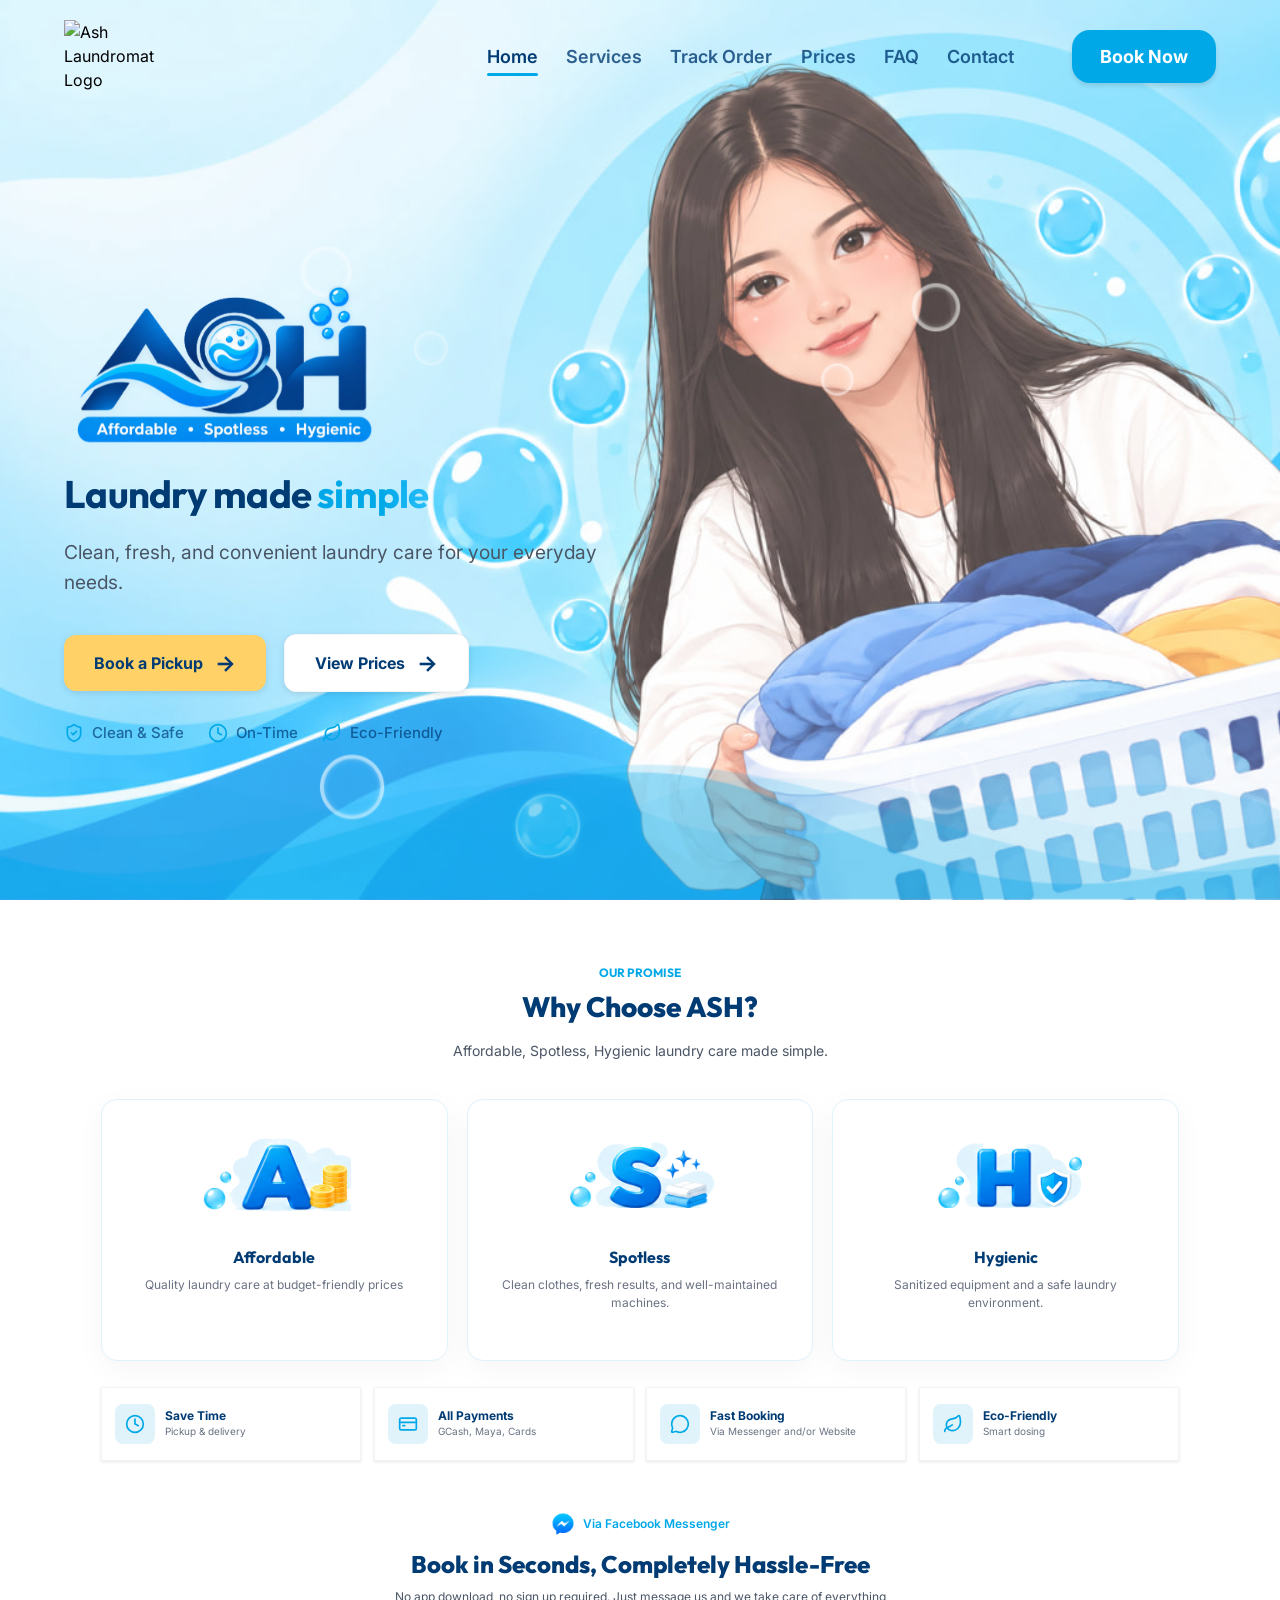
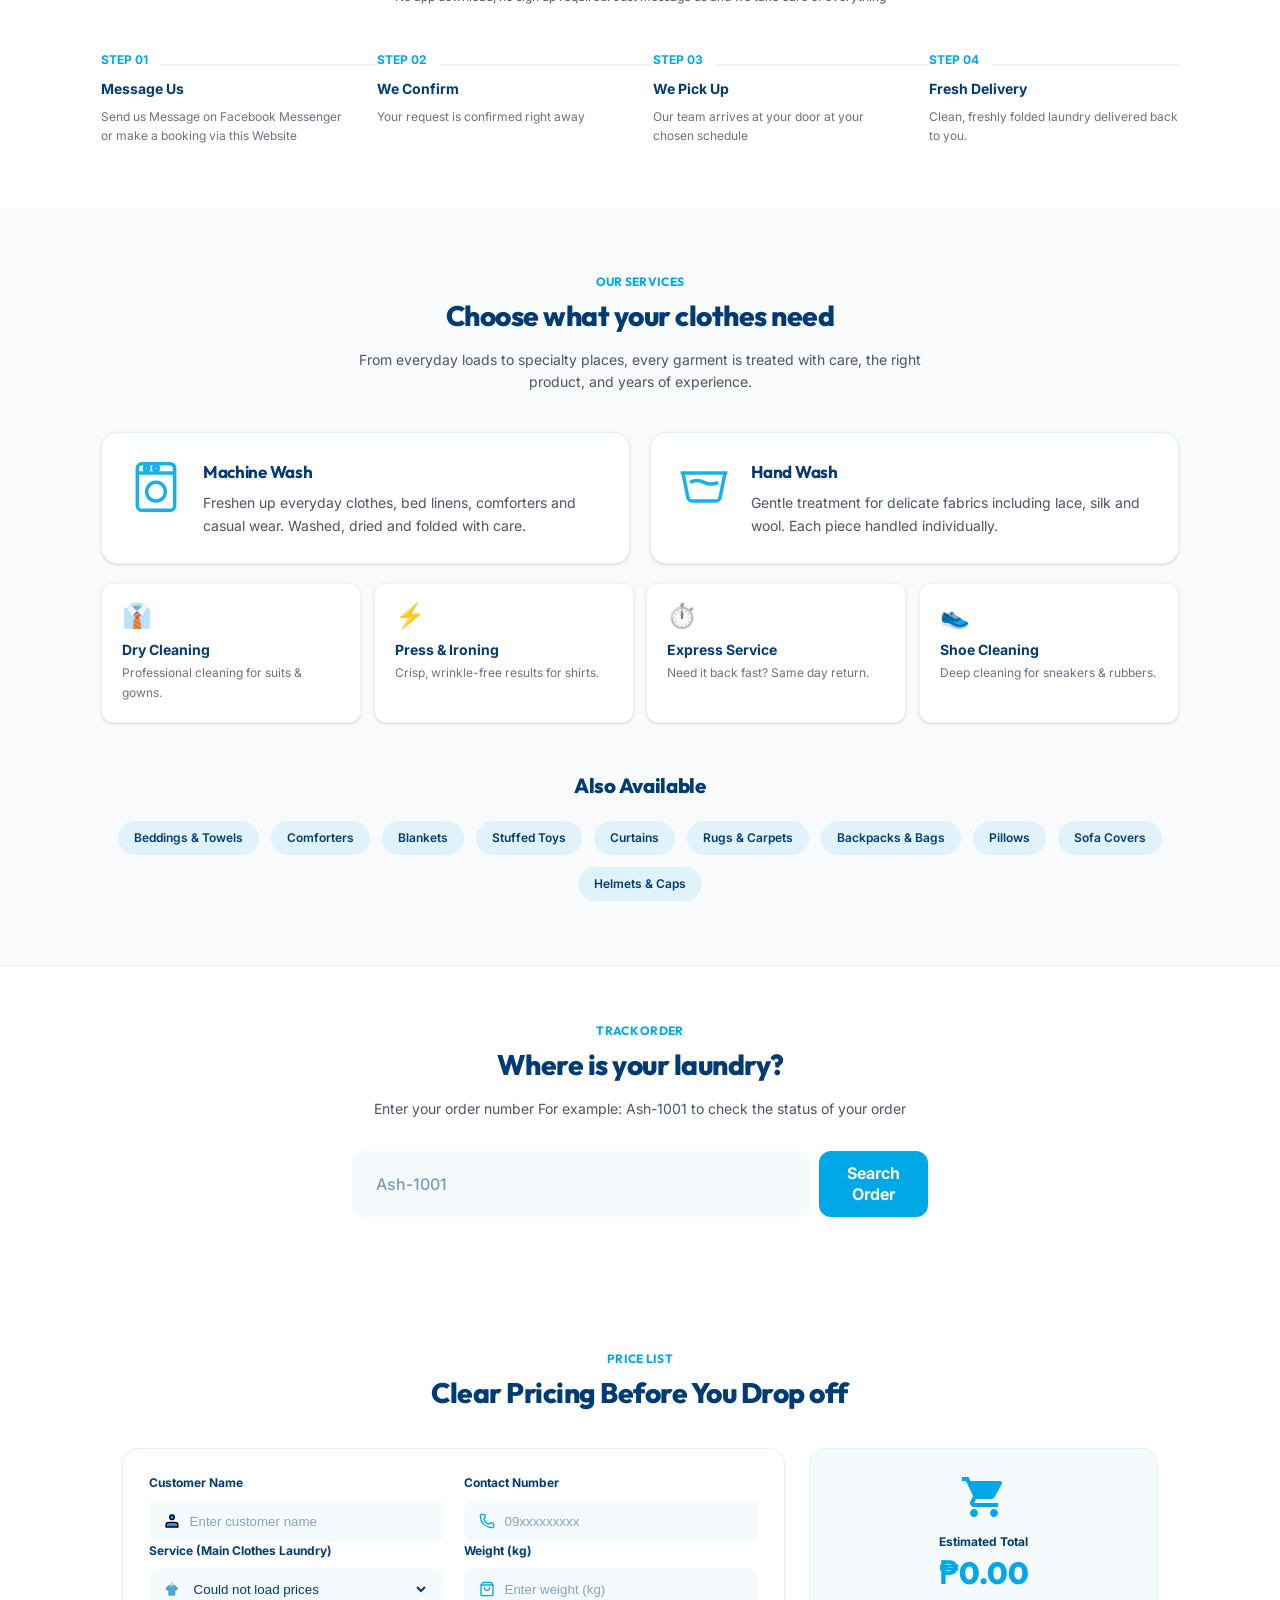
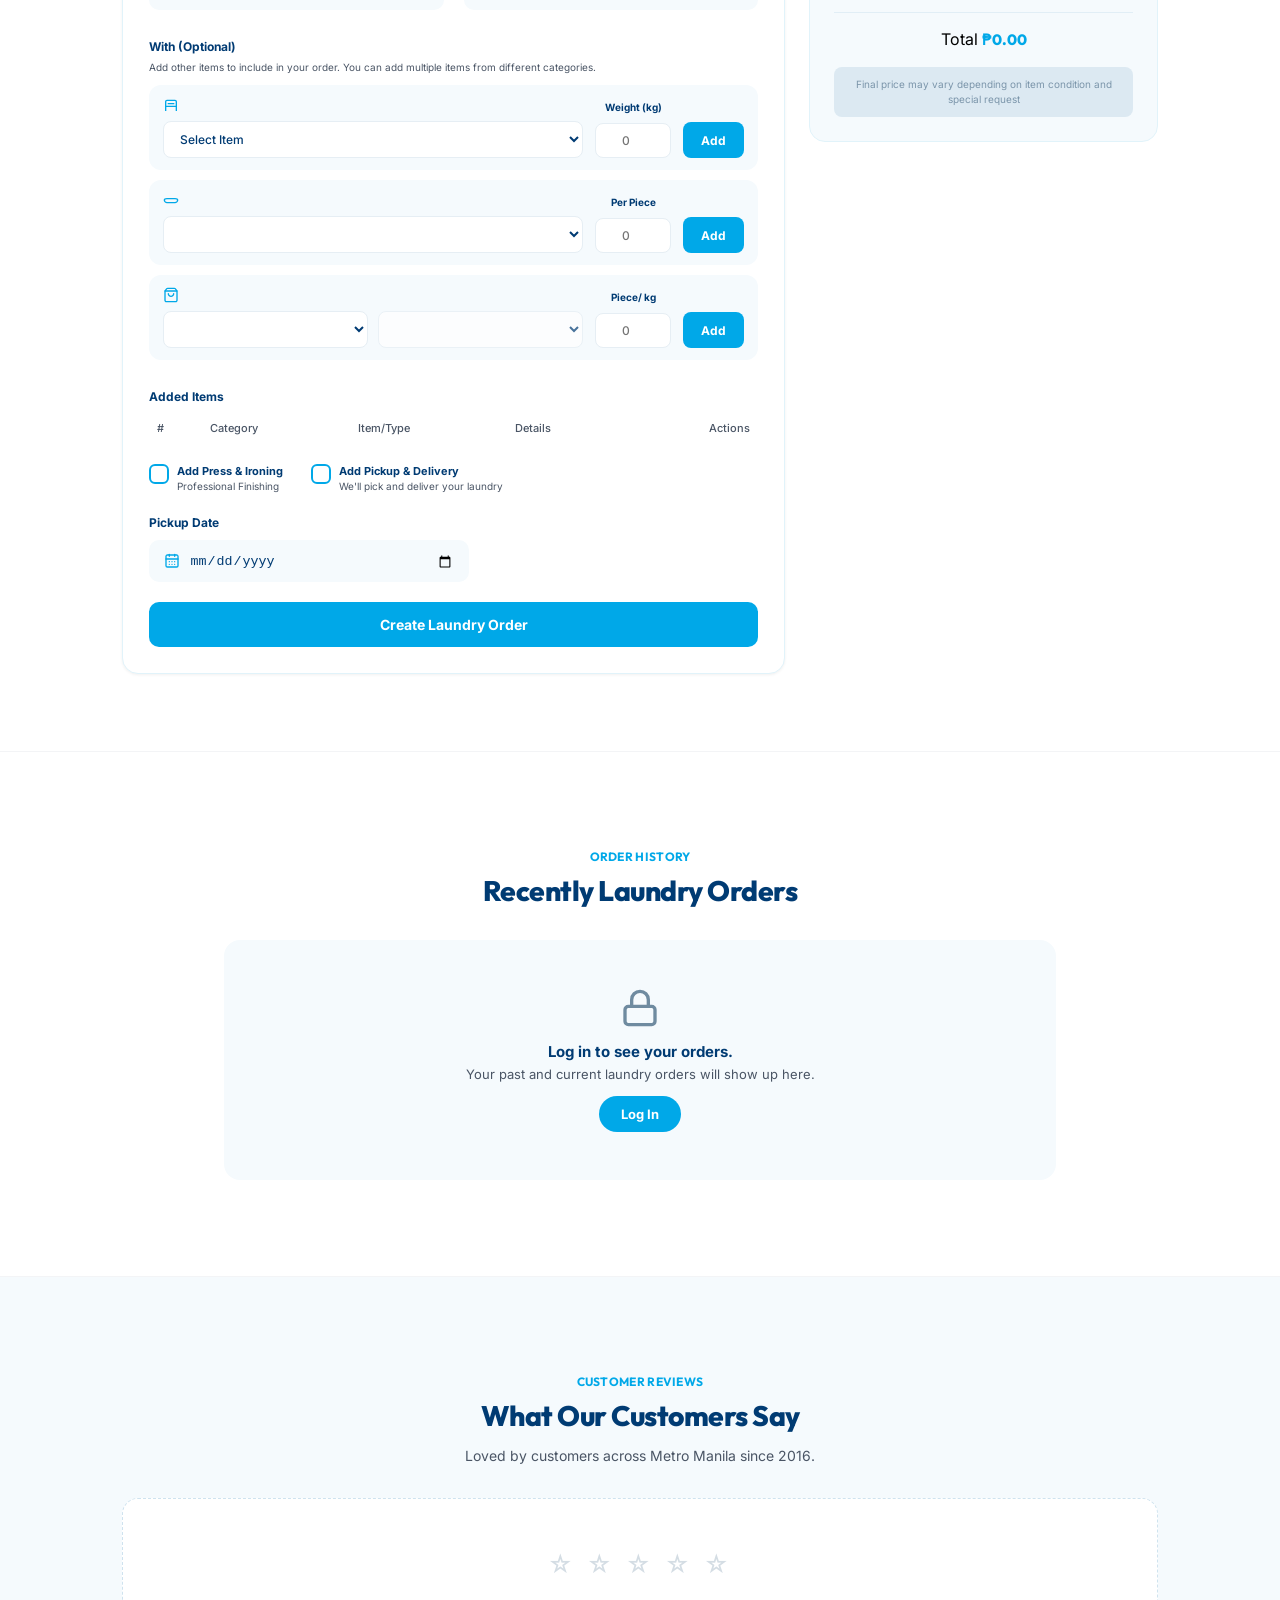
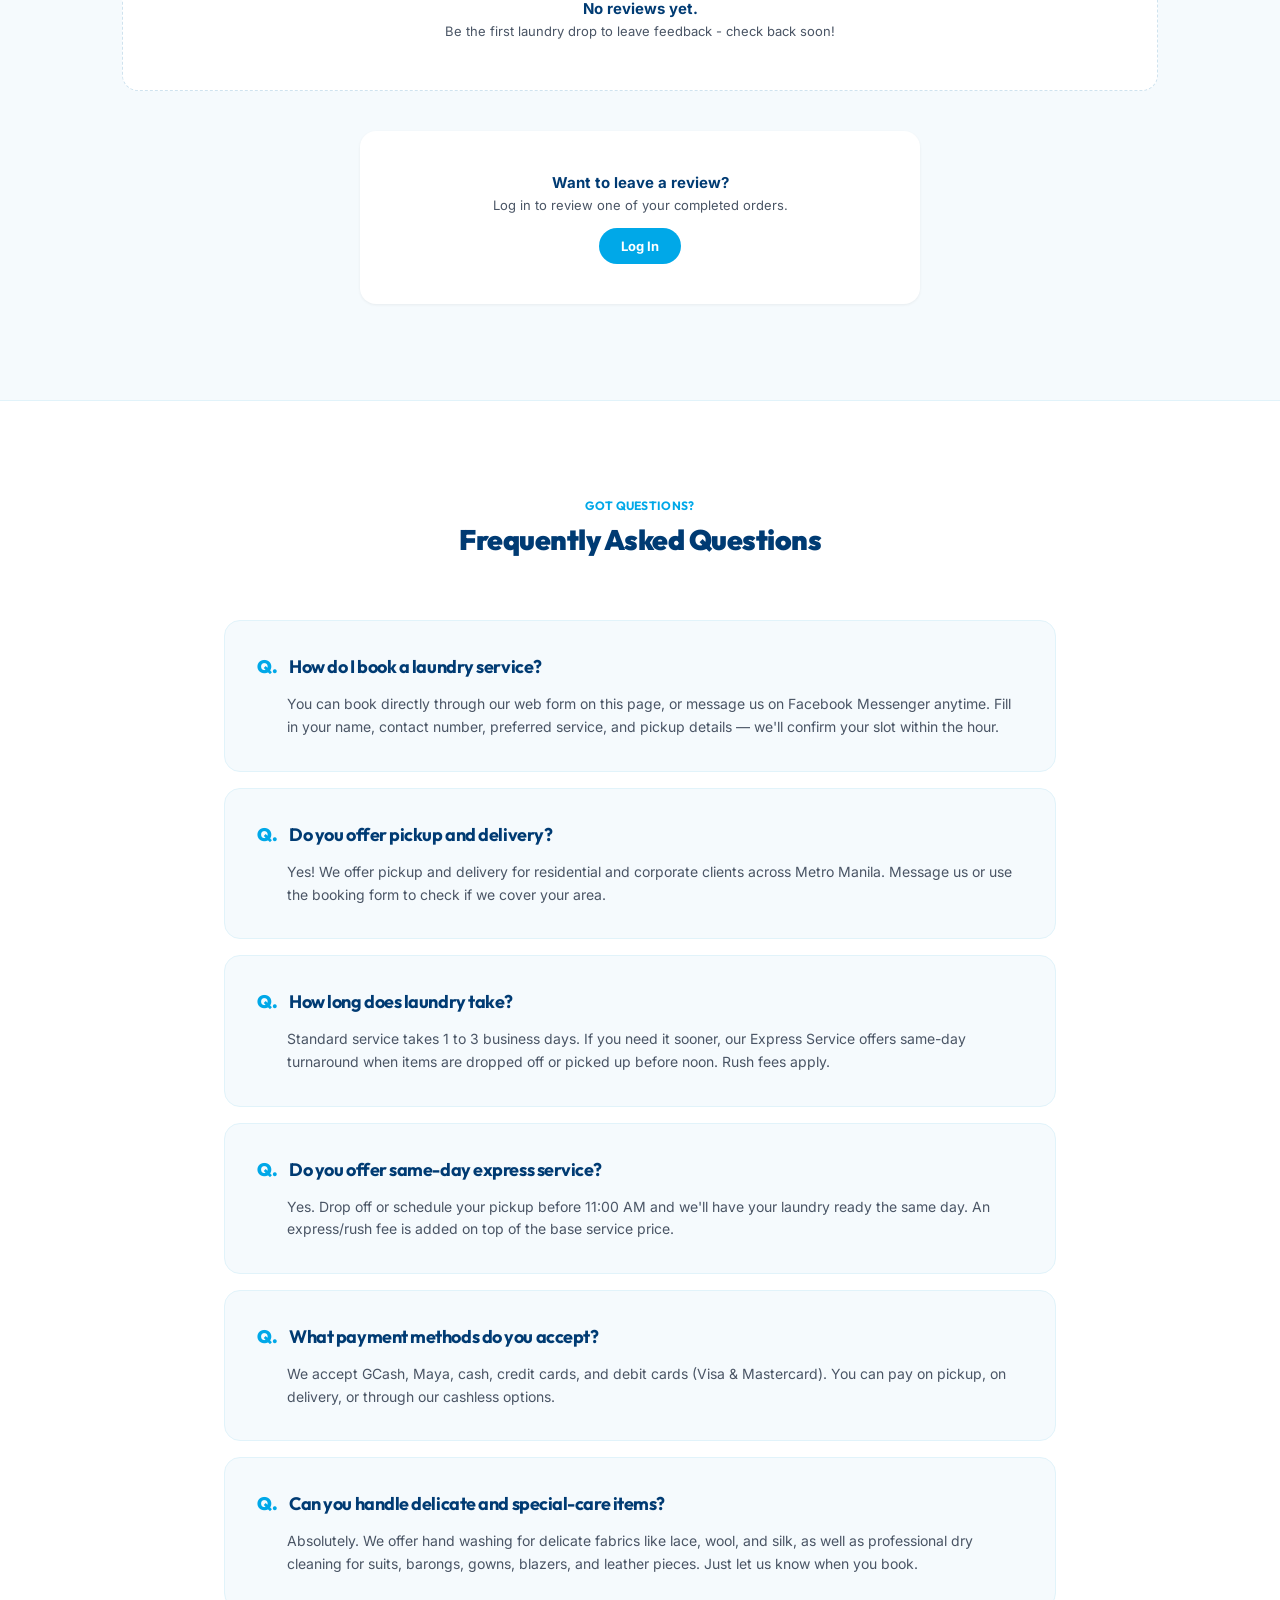
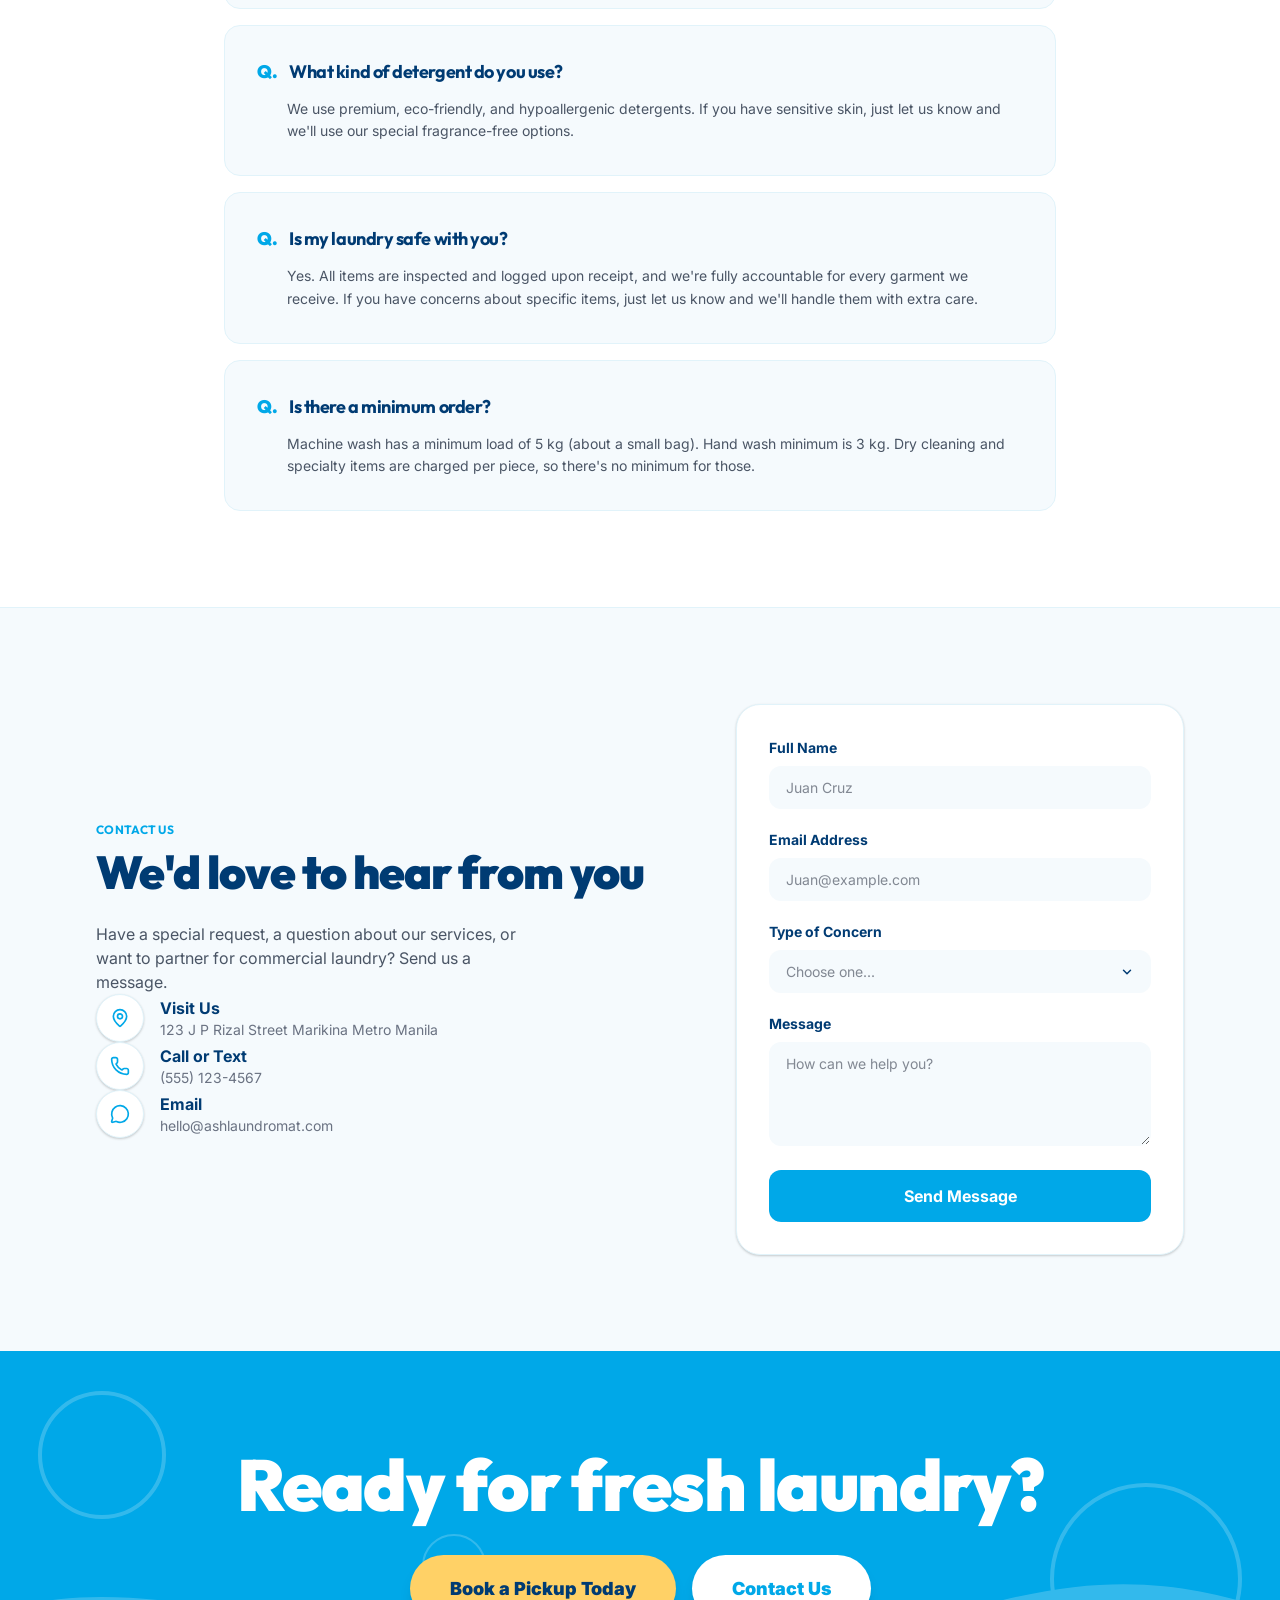
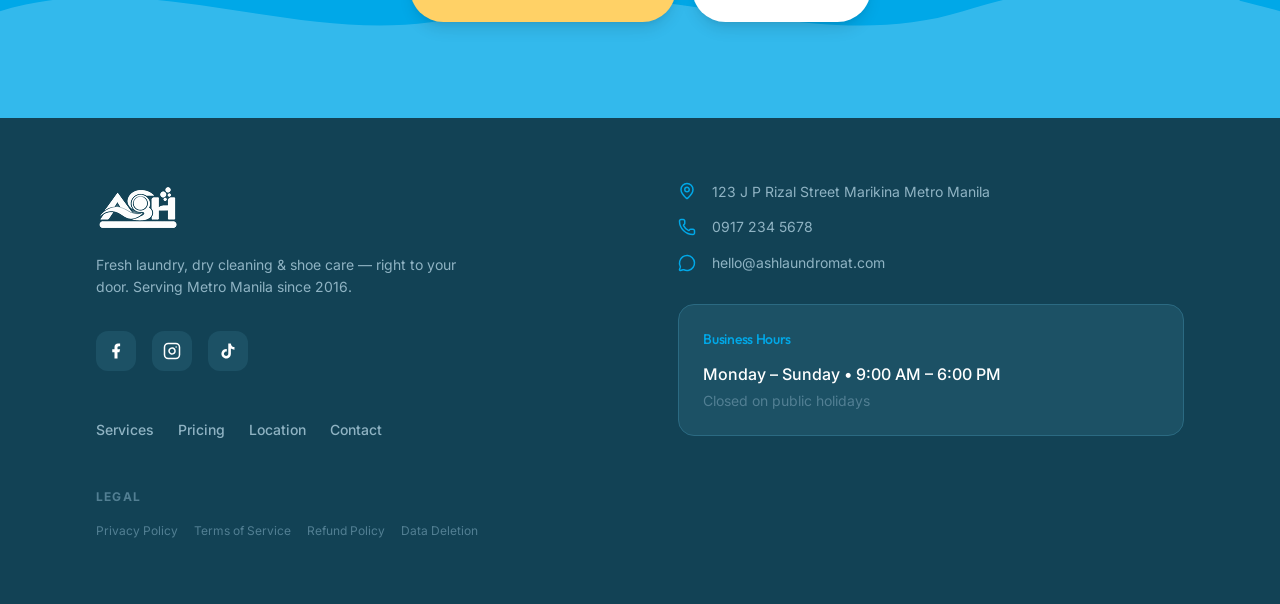
==== index.html @ 49030b0d "Initial commit" ====
<!DOCTYPE html>
<html lang="en">
<head>
  <meta charset="UTF-8">
  <meta name="viewport" content="width=device-width, initial-scale=1.0">
  <title>Ash Laundromat | Affordable • Spotless • Hygienic</title>

  <!-- Google Fonts -->
  <link rel="preconnect" href="https://fonts.googleapis.com">
  <link rel="preconnect" href="https://fonts.gstatic.com" crossorigin>
  <link href="https://fonts.googleapis.com/css2?family=Inter:wght@400;500;600;700;800&family=Outfit:wght@400;500;600;700;800&display=swap" rel="stylesheet">

  <link rel="stylesheet" href="style.css">
  <link rel="stylesheet" href="account.css">
  <link rel="stylesheet" href="mobile.css">

  <script src="script.js" defer></script> <!-- ===== Animation Script with Simple Functionality. ===== -->
  <script src="motion.js" defer></script>
  <script src="account.js" defer></script>
  <script src="price-section.js" defer></script>
  <script src="contact-form.js" defer></script>
  <script src="track-order.js" defer></script>
  <script src="reviews.js" defer></script>
  <script src="mobile.js" defer></script>
  
</head>

<body>

  <!-- ===== Dashboard ===== -->
  <section class="dashboard" id="home">

    
    <!-- ===== Navbar Logo ===== -->
    <header class="navbar">

      <div class="nav-container">

        <a href="#home" class="nav-logo"><img src="images/transparent tagline.png" alt="Ash Laundromat Logo"></a>
        <button type="button" class="nav-toggle" aria-expanded="false" aria-label="Open menu"><span></span><span></span><span></span></button>

        <!-- ===== Navbar ===== -->
        <nav class="nav-menu">

          <a href="#home" class="active">Home</a>
          <a href="#services">Services</a>
          <a href="#tracking">Track Order</a> 
          <a href="#prices">Prices</a>
          <a href="#faq">FAQ</a>
          <a href="#contact">Contact</a>   
          <a href="#book" class="nav-book">Book Now</a> 
          
        </nav>

      </div>

    </header>

    <!-- ===== Dashboard Content ===== -->

    <main class="dashboard-content">

      <div class="main-content">
        
        <!-- ===== Main Logo ===== -->

        <div class="main-logo">

          <img src="Images/transparent tagline.png" alt="Ash Laundromat Logo">

        </div>

        <!-- ===== Main Heading Text ===== -->

        <h1> Laundry made<span> simple</span> </h1>

        <p class="desci">Clean, fresh, and convenient laundry care for your everyday needs.</p>
        
        <!-- ===== Dashboard Action Buttons ===== -->
         
        <div class="dashboard-actions">
          
          <a href="#book" class="btn dash-primary-b">Book a Pickup<span aria-hidden="true">→</span></a>
          <a href="#prices" class="btn dash-secondary-b">View Prices<span aria-hidden="true">→</span></a>

        </div>

        <!-- ===== Service Commitment ===== -->

        <div class="commitment">

          <div class="commitment-item">

            <img src="Assets/Secure-Icon.svg" alt="">
            <span>Clean &amp; Safe</span>

          </div>

          <div class="commitment-item">

            <img src="Assets/Clock-Icon.svg" alt="">
            <span>On-Time</span>

          </div>

          <div class="commitment-item">

            <img src="Assets/Leaf-Icon.svg" alt="">
            <span>Eco-Friendly</span>

          </div>

        </div>

      </div>

    </main>

    <!-- ===== Hero second wave (rolls in front, over the bottom) ===== -->
    <div class="ash-wave2" aria-hidden="true"></div>

  </section>

  <!-- ===== Second Page ===== -->

  <section class="about-section" id="services">

    <div class="about-container">
      
      <!-- ===== Our Services Page ===== -->

      <div class="about-heading">

        <h4>OUR PROMISE</h4>
        <h2>Why Choose ASH?</h2>
        <p>Affordable, Spotless, Hygienic laundry care made simple.</p>

      </div>

      <!-- ===== Ash Highlights ===== -->

      <div class="ash-highlights">

        <!-- ===== Affordable ===== -->

        <div class="highlights-card">
          
          <img src="Images/01_affordable_A.png" alt="Affordable Laundry Service">
          <h3>Affordable</h3>
          <p>Quality laundry care at budget-friendly prices</p>

        </div>

        <!-- ===== Spotless ===== -->

        <div class="highlights-card">
          
          <img src="Images/02_spotless_S.png" alt="Spotless Laundry Service">
          <h3>Spotless</h3>
          <p>Clean clothes, fresh results, and well-maintained machines.</p>

        </div>

        <!-- ===== Hygienic ===== -->

        <div class="highlights-card">
          
          <img src="Images/03_hygienic_H.png" alt="Hygienic Laundry Service">
          <h3>Hygienic</h3>
          <p>Sanitized equipment and a safe laundry environment.</p>

        </div>
        
      </div>

      <!-- ===== Service Benefits ===== -->

      <div class="service-benefits">

        <!-- ===== Save Time ===== -->

        <div class="benefit-card">

          <div class="benefit-icon">

            <img src="Assets/Clock-Icon.svg" alt="">

          </div>

          <div class="benefit-text">

            <h4>Save Time</h4>
            <p>Pickup &amp; delivery</p>

          </div>

        </div>

        <!-- ===== All Payments ===== -->

        <div class="benefit-card">

          <div class="benefit-icon">

            <img src="Assets/Card Icon.svg" alt="">

          </div>

          <div class="benefit-text">

            <h4>All Payments</h4>
            <p>GCash, Maya, Cards</p>

          </div>

        </div>

        <!-- ===== Fast Booking ===== -->

        <div class="benefit-card">

          <div class="benefit-icon">

            <img src="Assets/Chat Icon.svg" alt="">

          </div>

          <div class="benefit-text">

            <h4>Fast Booking</h4>
            <p>Via Messenger and/or Website</p>

          </div>

        </div>

        <!-- ===== Eco-Friendly ===== -->

        <div class="benefit-card">

          <div class="benefit-icon">

            <img src="Assets/Leaf-Icon.svg" alt="">

          </div>

          <div class="benefit-text">

            <h4>Eco-Friendly</h4>
            <p>Smart dosing</p>

          </div>

        </div>

      </div>

      <!-- ===== Booking Process ===== -->

      <div class="booking-guide">

        <div class="guide-heading">

          <!-- ===== Facebook Messenger ===== -->

          <a href="https://www.facebook.com/profile.php?id=61594722686814" class="messenger-link" target="_blank" rel="noopener noreferrer">

            <img src="Assets/facebook-messenger-logo.png" alt="Facebook Messenger Logo">
            <span>Via Facebook Messenger</span>
          
          </a>

          <h2>Book in Seconds, Completely Hassle-Free</h2>

          <p>No app download, no sign up required. Just message us and we take care of everything</p>

        </div>

        <!-- ===== Booking Steps ===== -->

        <div class="booking-steps">

          <div class="booking-step">

            <span>STEP 01</span>

            <h3>Message Us</h3>

            <p>Send us Message on Facebook Messenger or make a booking via this Website</p>

          </div>

          <div class="booking-step">

            <span>STEP 02</span>

            <h3>We Confirm</h3>

            <p>Your request is confirmed right away</p>

          </div>

          <div class="booking-step">

            <span>STEP 03</span>

            <h3>We Pick Up</h3>

            <p>Our team arrives at your door at your chosen schedule</p>

          </div>

          <div class="booking-step">

            <span>STEP 04</span>

            <h3>Fresh Delivery</h3>

            <p>Clean, freshly folded laundry delivered back to you.</p>

          </div>

        </div>

      </div>

    </div>

  </section>

  <!-- ===== Offer Services Section ===== -->
  <section class="services" id="services">

    <div class="services-container">

      <div class="services-heading">

        <h4>Our Services</h4>
        <h2>Choose what your clothes need</h2>
        <p>From everyday loads to specialty places, every garment is treated with care, the right product, and years of experience.</p>

      </div>

      <!-- ===== Main TWO Services ===== -->

      <div class="grid-services">

        <div class="services-card">

          <div class="services-main-icon">
            <img src="Assets/Machine Icon.svg" alt="Machine Wash Icon">
          </div>

          <div class="services-textcard">

            <h3>Machine Wash</h3>
            <p>Freshen up everyday clothes, bed linens, comforters and casual wear. Washed, dried and folded with care.</p>

          </div>

        </div>
        
        <div class="services-card">

          <div class="services-main-icon">
            <img src="Assets/Hand_Wash Icon.svg" alt="Machine Wash Icon">
          </div>

          <div class="services-textcard">

            <h3>Hand Wash</h3>
            <p>Gentle treatment for delicate fabrics including lace, silk and wool. Each piece handled individually.</p>

          </div>

        </div>

      </div>

      <!-- ===== Sub Four Services ===== -->

      <div class="service-sub-grid">

        <div class="services-subcard">

          <span class="subservices-icon">👔</span>
          <h5>Dry Cleaning</h5>
          <p>Professional cleaning for suits &amp; gowns.</p>

        </div>

        <div class="services-subcard">

          <span class="subservices-icon">⚡</span>
          <h5>Press &amp; Ironing</h5>
          <p>Crisp, wrinkle-free results for shirts.</p>

        </div>

        <div class="services-subcard">

          <span class="subservices-icon">⏱️</span>
          <h5>Express Service</h5>
          <p>Need it back fast? Same day return.</p>

        </div>

        <div class="services-subcard">

          <span class="subservices-icon">👟</span>
          <h5>Shoe Cleaning</h5>
          <p>Deep cleaning for sneakers &amp; rubbers.</p>

        </div>

      </div>

      <!-- ===== Also Available Tags ===== -->

      <div class="services-also">

        <h2>Also Available</h2>

        <div class="services-tags">

          <span class="services-tag">Beddings & Towels</span>
          <span class="services-tag">Comforters</span>
          <span class="services-tag">Blankets</span>
          <span class="services-tag">Stuffed Toys</span>
          <span class="services-tag">Curtains</span>
          <span class="services-tag">Rugs &amp; Carpets</span>
          <span class="services-tag">Backpacks &amp; Bags</span>
          <span class="services-tag">Pillows</span>
          <span class="services-tag">Sofa Covers</span>
          <span class="services-tag">Helmets &amp; Caps</span>

        </div>

      </div>

    </div>

  </section>

  <!-- ===== Third Page || Tracking Order ===== -->
  <section class="track-order" id="tracking">

    <div class="track-order-container">

      <div class="trackorder-heading">
        
        <h4>Track Order</h4>
        <h2>Where is your laundry?</h2>
        <p>Enter your order number For example: Ash-1001 to check the status of your order</p>

      </div>

      <form class="track-order-form" id="trackorderForm">

        <input type="text" id="orderStatus" class="trackorder-input" placeholder="Ash-1001" autocomplete="off" aria-label="Order number">
        <button type="submit" class="trackorder-btn">Search<br>Order</button>

  
      </form>

      <p class="trackorder-error" id="trackstatus-Error" hidden>We couldn't find that order number. Please check the order number and try again.</p>

      <!-- =====Tracking Result: Hidden till a valid order found. ===== -->

      <div class="trackorder-result" id="trackorderResult" hidden>

        <div class="trackorder-result-top">

          <div class="track-order-info">

            <h3 id="resultOrderId">Order ASH-1001</h3>
            <p id="resultCustomer">Customer: Juan Dela Cruz • 5kg • Regular Wash</p>

          </div>

          <div class="track-order-payment">

            <span class="trackorder-payment-label">Payment:</span>
            <span class="trackorder-payment-badge" id="resultPayment">Paid</span>

          </div>

        </div>

        <div class="trackorder-progress">

          <div class="trackorder-progress-tracker">
          
            <div class="trackorder-progress-fill" id="progressFill"></div>

          </div>
          
          <div class="trackorder-progress-steps" id="progressSteps">

            <span class="step" data-step="Received">Received</span>
            <span class="step" data-step="Washing">Washing</span>
            <span class="step" data-step="Drying">Drying</span>
            <span class="step" data-step="Ready">Ready</span>
            <span class="step" data-step="Completed">Completed</span>
          
          </div>
        
        </div>
      
      </div>
    
    </div>
    
  </section>

    <!-- ===== Fourth Page || Pricing/Calculator Section ===== -->

  <section class="price-section" id="prices">

    <!--
  ICON SPRITE (hidden icon library)
  This <svg> never renders on the page - width/height are 0 and aria-hidden hides it from screen readers too. It only exists to
  store icon shapes so they can be reused without repeating their path data everywhere.

  Each <symbol> is one icon, defined once by its id (e.g. "i-check"). Anywhere else in the page, this line draws that same icon again:
  <svg class="ico"><use href="#i-check"/></svg> -->

  <svg class="sprite" width="0" height="0" aria-hidden="true" focusable="false">

    <defs>

      <symbol id="i-check" viewBox="0 0 24 24"><path d="M5 12.5l4.5 4.5L19 7.5"/></symbol>
      <symbol id="i-x" viewBox="0 0 24 24"><path d="M6 6l12 12M18 6L6 18"/></symbol>

    </defs>

  </svg>

  <div class="price-container">

    <div class="price-heading">

      <h4>Price List</h4>
      <h2>Clear Pricing Before You Drop off</h2>

    </div>

    <div class="price-layout">

     <!-- ===== LEFT: booking form ===== -->
      <form class="booking-card" id="bookingForm" novalidate>

        <!-- ===== Shown once logged in: read-only, pulled from the account ===== -->
        <p class="prefill-banner" id="prefillBanner" hidden><strong>Your order details have been pre-filled below.</strong> Review and confirm to place your order.</p>

        <div class="cnx-details" id="cnxDetails" hidden>

          <span class="cnx-contact"><img class="priceicon-img" src="Assets/people-svgrepo-com.svg"><span id="cnxName"></span></span>
          <span class="cnx-contact"><img class="priceicon-img" src="Assets/phone-svgrepo-com.svg"><span id="cnxPhone"></span></span>
          <span class="cnx-contact"><img class="priceicon-img" src="Assets/Location.png"><span id="cnxAddress"></span></span>

        </div>

        <div class="field-grid" id="guestFields">

          <div class="field">

            <label for="custName">Customer Name</label>

            <div class="inputicon-wrap">

              <img class="priceicon-img" asset src="Assets/people-svgrepo-com.svg">
              <input type="text" id="custName" placeholder="Enter customer name" maxlength="50" autocomplete="name">

            </div>

            <small class="field-error" id="err-custName" hidden></small>

          </div>

          <div class="field">

            <label for="custPhone">Contact Number</label>

            <div class="inputicon-wrap">

              <img class="priceicon-img" asset src="Assets/phone-svgrepo-com.svg">
              <input type="text" id="custPhone" placeholder="09xxxxxxxxx" maxlength="13" autocomplete="tel">

            </div>

            <small class="field-error" id="err-custPhone" hidden></small>

          </div>

        </div>

        <div class="field-grid" id="serviceFields">

          <div class="field">

            <label for="serviceSelect">Service (Main Clothes Laundry)</label>

            <div class="inputicon-wrap">

              <img class="priceicon-img" src="Assets/clo-t-hanger-svgrepo-com.svg">

              <select id="serviceSelect"><option value="">Loading Prices...</option></select>


            </div>

            <small class="field-error" id="err-serviceSelect" hidden></small>

          </div>

          <div class="field">

            <label for="weight">Weight (kg)</label>

            <div class="inputicon-wrap">

              <img class="priceicon-img" src="Assets/Shop-Bag Icon.svg">

              <input type="number" id="weight" placeholder="Enter weight (kg)" min="0.5" max="50" step="0.5" inputmode="decimal">

            </div>

            <small class="field-error" id="err-weight" hidden></small>

          </div>

        </div>

        <!-- ===== With (Optional)===== -->

        <h3 class="optional-title">With (Optional)</h3>
        <p class="optional-sub">Add other items to include in your order. You can add multiple items from different categories.</p>

        <div class="add-item">

          <div class="add-item-main">

            <div class="add-item-title">
              
              <img class="priceicon-img" src="Assets/Bed Icon.svg" alt="Bed Icon">

            </div>

            <select id="beddingSelect" aria-label="Bedding or linen items"><option value="">Select Item</option><option value="">Select Item</option></select>

          </div>

          <div class="add-item-qty">

            <label for="beddingQty">Weight (kg)</label>
            <input type="number" id="beddingQty" min="0.5" max="50" step="0.5" placeholder="0">

          </div>

          <button type="button" class="optional-btn-add" data-add="bedding">Add</button>
          <small class="field-error" id="err-add-bedding" hidden></small>

        </div>

        <div class="add-item">

          <div class="add-item-main">

            <div class="add-item-title">
              
              <img class="priceicon-img" src="Assets/Footwear Icon.svg" alt="Footwear Icon">

            </div>

            <select id="footwearSelect" aria-label="Footwear items"></select>

          </div>

          <div class="add-item-qty">

            <label for="footwearQty">Per Piece</label>
            <input type="number" id="footwearQty" min="1" max="20" step="1" placeholder="0">

          </div>

          <button type="button" class="optional-btn-add" data-add="footwear">Add</button>
          <small class="field-error" id="err-add-footwear" hidden></small>

        </div>
        
        <div class="add-item">

          <div class="add-item-main">

            <div class="add-item-title">
              
              <img class="priceicon-img" src="Assets/Shop-Bag Icon.svg" alt="Special Items Icon">

            </div>

            <div class="add-item-fields">

              <select id="specialItem" aria-label="Special items"></select>
              <select id="specialVariant" aria-label="Special item type" disabled></select>

            </div>

          </div>

          <div class="add-item-qty">

            <label for="specialQty">Piece/ kg </label>
            <input type="number" id="specialQty" min="1" max="20" step="1" placeholder="0">

          </div>

          <button type="button" class="optional-btn-add" data-add="special">Add</button>
          <small class="field-error" id="err-add-special" hidden></small>

        </div>

        <!-- ===== Added Items ===== -->

        <h3 class="optional-title">Added Items</h3>

        <div class="added-items-tablewrap">

          <table class="added-items-table">

            <thead>

              <tr>

                <th>#</th>
                <th>Category</th>
                <th>Item/Type</th>
                <th>Details</th>
                <th class="col-actions">Actions</th>
                
              </tr>

            </thead>

            <tbody id="itemsBody"></tbody>

          </table>

        </div>

        <!-- ===== Added-Ons ===== -->

        <div class="price-addons">

          <label class="price-addon">

            <input type="checkbox" id="addPress">
            <span class="addon-box"><svg class="ico"><use href="#i-check"></use></svg></span>
            <span class="addon-text">

              <strong>Add Press &amp; Ironing</strong>
              <small id="pressHint">Professional Finishing</small>
            
            </span>

          </label>

          <label class="price-addon">

            <input type="checkbox" id="addPickup">
            <span class="addon-box"><svg class="ico"><use href="#i-check"></use></svg></span>
            <span class="addon-text">

              <strong id="pickupTitle">Add Pickup &amp; Delivery</strong>
              <small>We'll pick and deliver your laundry</small>
            
            </span>

          </label>
          
        </div>

        <!-- ===== Pickup Date ===== -->

        <div class="field pickup-field">

          <label for="pickupDate">Pickup Date</label>

          <div class="inputicon-wrap">

            <img class="priceicon-img" src="Assets/Date Icon.svg">
            <input type="date" id="pickupDate">
          
          </div>

          <small class="field-error" id="err-pickupDate" hidden></small>

        </div>

        <p class="form-message" id="formMessage" role="alert" hidden></p>

        <button type="submit" class="btn-create" id="createBtn">Create Laundry Order</button>

      </form>

      <!-- ===== Estimated Total ===== -->

      <aside class="summary-card" aria-live="polite">

        <div class="summary-cart">

          <img class="priceicon-img-xl" src="Assets/Cart Icon.svg">

        </div>

        <p class="summary-label">Estimated Total</p>
        <p class="summary-total" id="sumBig">₱0.00</p>

        <ul class="summary-lines" id="sumLines"></ul>

        <div class="summary-total-row">

          <span>Total</span>
          <strong id="sumTotal">₱0.00</strong>

        </div>

        <p class="summary-note">Final price may vary depending on item condition and special request</p>

      </aside>

    </div>

  </div>
  
  <!-- ===== Fifth Page || Order History ===== -->

  </section>

  <section class="history-section" id="history">

    <div class="history-container">

      <div class="history-heading">

        <h4>Order History</h4>
        <h2>Recently Laundry Orders</h2>

      </div>

      <div class="history-card">

        <!-- ===== Guest: not logged in yet ===== -->

        <div class="history-state" id="historyLocked" hidden>

          <img class="icon-img-xl" src="Assets/Lock Icon.svg">
          <p>
            
            <strong>Log in to see your orders.</strong>
            <br>Your past and current laundry orders will show up here.
          
          </p>

          <button type="button" class="btn-small" id="historyLoginBtn">Log In</button>

        </div>

        <!-- ===== Logged in, nothing booked yet ===== -->

        <div class="history-state" id="historyEmpty" hidden>

          <img class="icon-img-xl" src="Assets/Cart Icon.svg">
          <p>
            
            <strong>No orders yet.</strong>
            <br>Once you create a laundry order, it will appear here.

            <a class="btn-small" href="#prices">Book Now</a>
          
          </p>

        </div>

        <!-- ===== Orders table ===== -->

        <div class="history-table-wrap" id="historyTableWrap" hidden>

          <table class="history-table">

            <thead>

              <tr>

                <th>Order No.</th>
                <th>Service</th>
                <th>Weight</th>
                <th>Status</th>

              </tr>

            </thead>

            <tbody id="historyBody"></tbody>
            
          </table>

        </div>

      </div>

    </div>

  </section>


  <!-- ===== Sixth Page || Customer Review ===== -->

  <section class="reviews-section" id="reviews">

    <div class="reviews-container">
 
      <div class="reviews-heading">

        <h4>Customer Reviews</h4>
        <h2>What Our Customers Say</h2>
        <p>Loved by customers across Metro Manila since 2016.</p>
  
      </div>
 
      <!-- ===== Star summary: only shown once there's at least one review ===== -->

      <div class="reviews-summary" id="reviewsSummary">
      
        <span class="reviews-summary-score" id="summaryScore">0.0</span>
        <span class="reviews-stars" id="summaryStars" aria-hidden="true"></span>
        <span class="reviews-summary-count" id="summaryCount"></span>

      </div>
 
      <!-- ===== Blank state: no reviews in the database yet ===== -->

      <div class="reviews-empty" id="reviewsEmpty">

        <span class="reviews-empty-stars" aria-hidden="true">☆ ☆ ☆ ☆ ☆</span>

        <p>

          <strong>No reviews yet.</strong>
          <br>Be the first laundry drop to leave feedback - check back soon!
      
        </p>

      </div>
 
      <!-- ===== Review cards: filled in from the database ===== -->

      <div class="reviews-grid" id="reviewsGrid" hidden></div>
 
    </div>
 
  </section>

  <!-- ===== Seventh Page || FAQ Section ===== -->

  <section class="faq-section" id="faq">

    <div class="faq-container">

      <div class="faq-heading">

        <h4>Got Questions?</h4>
        <h2>Frequently Asked Questions</h2>

      </div>

      <div class="faq-list">

        <div class="faq-card">

          <div class="faq-q-row">
            
            <span class="faq-q-mark">Q.</span>
            <h3 class="faq-question">How do I book a laundry service?</h3>

          </div>

          <p class="faq-answer">
            
            You can book directly through our web form on this page, or message us on Facebook Messenger anytime. Fill in your name, contact number, preferred service, and pickup details — we'll confirm your slot within the hour.
          
          </p>

        </div>

        <div class="faq-card">

          <div class="faq-q-row">
            
            <span class="faq-q-mark">Q.</span>
            <h3 class="faq-question">Do you offer pickup and delivery?</h3>

          </div>

          <p class="faq-answer">
            
            Yes! We offer pickup and delivery for residential and corporate clients across Metro Manila. Message us or use the booking form to check if we cover your area.
          
          </p>

        </div>

        <div class="faq-card">

          <div class="faq-q-row">
            
            <span class="faq-q-mark">Q.</span>
            <h3 class="faq-question">How long does laundry take?</h3>

          </div>

          <p class="faq-answer">
            
            Standard service takes 1 to 3 business days. If you need it sooner, our Express Service offers same-day turnaround when items are dropped off or picked up before noon. Rush fees apply.
          
          </p>

        </div>

        <div class="faq-card">

          <div class="faq-q-row">
            
            <span class="faq-q-mark">Q.</span>
            <h3 class="faq-question">Do you offer same-day express service?</h3>

          </div>

          <p class="faq-answer">
            
            Yes. Drop off or schedule your pickup before 11:00 AM and we'll have your laundry ready the same day. An express/rush fee is added on top of the base service price.
          
          </p>

        </div>

        <div class="faq-card">

          <div class="faq-q-row">
            
            <span class="faq-q-mark">Q.</span>
            <h3 class="faq-question">What payment methods do you accept?</h3>

          </div>

          <p class="faq-answer">
            
            We accept GCash, Maya, cash, credit cards, and debit cards (Visa &amp; Mastercard). You can pay on pickup, on delivery, or through our cashless options.
          
          </p>

        </div>

        <div class="faq-card">

          <div class="faq-q-row">
            
            <span class="faq-q-mark">Q.</span>
            <h3 class="faq-question">Can you handle delicate and special-care items?</h3>

          </div>

          <p class="faq-answer">
            
            Absolutely. We offer hand washing for delicate fabrics like lace, wool, and silk, as well as professional dry cleaning for suits, barongs, gowns, blazers, and leather pieces. Just let us know when you book.
          
          </p>

        </div>

        <div class="faq-card">

          <div class="faq-q-row">
            
            <span class="faq-q-mark">Q.</span>
            <h3 class="faq-question">What kind of detergent do you use?</h3>

          </div>

          <p class="faq-answer">
            
            We use premium, eco-friendly, and hypoallergenic detergents. If you have sensitive skin, just let us know and we'll use our special fragrance-free options.
          
          </p>

        </div>

        <div class="faq-card">

          <div class="faq-q-row">
            
            <span class="faq-q-mark">Q.</span>
            <h3 class="faq-question">Is my laundry safe with you?</h3>

          </div>

          <p class="faq-answer">
            
            Yes. All items are inspected and logged upon receipt, and we're fully accountable for every garment we receive. If you have concerns about specific items, just let us know and we'll handle them with extra care.
          
          </p>

        </div>

        <div class="faq-card">

          <div class="faq-q-row">
            
            <span class="faq-q-mark">Q.</span>
            <h3 class="faq-question">Is there a minimum order?</h3>

          </div>

          <p class="faq-answer">
            
            Machine wash has a minimum load of 5 kg (about a small bag). Hand wash minimum is 3 kg. Dry cleaning and specialty items are charged per piece, so there's no minimum for those.
          
          </p>

        </div>

      </div>

    </div>

  </section>

  <!-- ===== Eight Page || Contact Us Section ===== -->

  <section class="contact-section" id="contact">
    
    <div class="contact-container">

      <!-- ===== LEFT: heading + contact details ===== -->

      <div class="contact-info">

        <h4>Contact Us</h4>
        <h2>We'd love to hear from you</h2>
        <p>Have a special request, a question about our services, or want to partner for commercial laundry? Send us a message.</p>

        <ul class="contact list">
          
          <li class="contact-item">

            <span class="contact-icon-circle"><img class="contact-img" src="Assets/Location Icon.svg"></span>
            <span class="contact-item-text">

              <strong>Visit Us</strong>
              <span>123 J P Rizal Street Marikina Metro Manila</span>

            </span>

          </li>

          <li class="contact-item">

            <span class="contact-icon-circle"><img class="contact-img" src="Assets/phone-svgrepo-com.svg"></span>
            <span class="contact-item-text">
 
              <strong>Call or Text</strong>
              <span>(555) 123-4567</span>

            </span>

          </li>

          <li class="contact-item">

            <span class="contact-icon-circle"><img class="contact-img" src="Assets/Message Icon.svg"></span>
            <span class="contact-item-text">

              <strong>Email</strong>
              <span>hello@ashlaundromat.com</span>

            </span>

          </li>

        </ul>

      </div>
      
      <!-- ===== RIGHT: message form ===== -->
       
      <form class="contact-form" id="contactForm" novalidate>

        <div class="field">

          <label for="contactName">Full Name</label>
          <input type="text" id="contactName" placeholder="Juan Cruz" autocomplete="name" maxlength="100">

        </div>

        <div class="field">

          <label for="contactEmail">Email Address</label>
          <input type="email" id="contactEmail" placeholder="Juan@example.com" autocomplete="email" maxlength="150">

        </div>

        <div class="field">

          <label for="contactConcern">Type of Concern</label>
          <select id="contactConcern" required>
            <option value="" disabled selected>Choose one...</option>
            <option value="general">General Question</option>
            <option value="order">Order or Tracking</option>
            <option value="pricing">Pricing &amp; Services</option>
            <option value="special">Special Request</option>
            <option value="commercial">Commercial / Partnership</option>
            <option value="complaint">Complaint or Feedback</option>
            <option value="other">Other</option>
          </select>

        </div>

        <div class="field">

          <label for="contactMessage">Message</label>
          <textarea id="contactMessage" placeholder="How can we help you?" rows="4" maxlength="1000"></textarea>

        </div>

        <!-- Spam trap: people never see this, bots tend to fill it in. Leave it empty. -->

        <div class="contact-hp" aria-hidden="true">
          <label for="contactWebsite">Leave this empty</label>
          <input type="text" id="contactWebsite" tabindex="-1" autocomplete="off">
        </div>

        <button type="submit" class="btn-send">Send Message</button>

        <p class="contact-status" id="contactStatus" role="status" aria-live="polite"></p>

      </form>

    </div>

  </section>

  <!-- ===== Banner Section ===== -->

  <section class="banner-section">

    <!-- Decorative rings + wave | just background flair -->

    <div class="banner-decor" aria-hidden="true">

      <span class="banner-circle banner-circle-1"></span>
      <span class="banner-circle banner-circle-2"></span>
      <span class="banner-circle banner-circle-3"></span>
      <svg class="banner-wave" viewBox="0 0 1276 178" preserveAspectRatio="none">
        
        <path d="M0,70 C160,20 320,120 480,70 C640,20 800,120 960,70 C1120,20 1200,50 1276,70 L1276,178 L0,178 Z"/>

      </svg>

    </div>

    <div class="banner-container">

      <h2 class="banner-heading">Ready for fresh laundry?</h2>

      <div class="banner-actions">

        <a href="#prices" class="banner-btn banner-btn-primary dash-primary-b">Book a Pickup Today</a>
        <a href="#contact" class="banner-btn banner-btn-secondary">Contact Us</a>
      
      </div>

    </div>

  </section>

  <!-- ===== Ninth Page || Footer ===== -->

  <footer class="site-footer">

    <div class="footer-container">

      <div class="footer-grid">

        <!-- ===== LEFT: brand, socials, quick links, legal ===== -->

        <div class="footer-brand">

          <img class="footer-logo" src="Assets/Image (ASH Logo Footer).png" alt="Ash Laundromat Logo">

          <p class="footer-tagline">Fresh laundry, dry cleaning &amp; shoe care — right to your door. Serving Metro Manila since 2016.</p>

          <div class="footer-social">

            <a class="footer-social-link" href="https://www.facebook.com/profile.php?id=61594722686814" target="_blank" rel="noopener noreferrer" aria-label="Facebook">

              <img src="Assets/Fb Icon.svg">

            </a>

            <a class="footer-social-link" href="#" target="_blank" rel="noopener noreferrer" aria-label="Instagram">

              <img src="Assets/IG Icon.svg">

            </a>

            <a class="footer-social-link" href="#" target="_blank" rel="noopener noreferrer" aria-label="TikTok">

              <img src="Assets/Tiktok Icon.svg">

            </a>

          </div>


          <nav class="footer-links" aria-label="Footer">

            <a href="#offers">Services</a>
            <a href="#prices">Pricing</a>
            <a href="#contact">Location</a>
            <a href="#contact">Contact</a>

          </nav>

          <div class="footer-legal">

            <p class="footer-legal-label">Legal</p>

            <div class="footer-legal-links">

              <a href="#">Privacy Policy</a>
              <a href="#">Terms of Service</a>
              <a href="#">Refund Policy</a>
              <a href="#">Data Deletion</a>

            </div>

          </div>

        </div>

        <!-- ===== RIGHT: contact details + business hours ===== -->

        <div class="footer-contact">

          <ul class="footer-contact-list">

            <li>

              <img src="Assets/Location Icon.svg">

              <span>123 J P Rizal Street Marikina Metro Manila</span>

            </li>

            <li>

              <img src="Assets/phone-svgrepo-com.svg">

              <span>0917 234 5678</span>

            </li>

            <li>

              <img src="Assets/Message Icon.svg">

              <span>hello@ashlaundromat.com</span>

            </li>

          </ul>


          <div class="footer-hours">

            <p class="footer-hours-label">Business Hours</p>
            <p class="footer-hours-main">Monday – Sunday • 9:00 AM – 6:00 PM</p>
            <p class="footer-hours-sub">Closed on public holidays</p>

          </div>

        </div>

      </div>

    </div>

  </footer>
  
  <!-- ===== POP-UP Account: Customer Access + Customer Profile ===== -->
   
  <svg class="sprite" width="0" height="0" aria-hidden="true" focusable="false">

    <defs>

      <symbol id="i-clock" viewBox="0 0 24 24"><circle cx="12" cy="12" r="9"/><path d="M12 7v5l3 3"/></symbol>

    </defs>

  </svg>

  <!-- ===== Customer Access: log in / create account ===== -->

  <dialog class="auth-dialog" id="authDialog" aria-label="authTitle">

    <div class="auth-banner">

      <button type="button" class="auth-close" id="authClose" aria-label="Close">
        
        <svg class="ico"><use href="#i-x"/></svg>
      
      </button>

      <div class="auth-lock">

        <img class="icon-img-lg" src="Assets/Lock Icon.svg">

      </div>

      <h3 id="authTitle">Customer Access</h3>
      <p>Sign in or Create an account to continue</p>

    </div>

    <div class="auth-body">

      <div class="auth-tabs">

        <button type="button" class="is-active" data-tab-link="login">Login</button>
        <button type="button" data-tab-link="register">Create Account</button>

      </div>

      <!-- ===== Log in ===== -->

      <form class="auth-form" id="loginForm" data-panel="login">

        <label>Phone Number or Email

          <input type="text" name="identifier" required maxlength="150" placeholder="09xxxxxxxxx or email@example.com" autocomplete="username">

        </label>

        <label>Password

          <div class="pw-wrap">

            <input type="password" name="password" required autocomplete="current-password">
            <button type="button" class="pw-toggle" aria-label="Show password"><img class="lg-icon-img" src="Assets/Eye Icon.svg"></button>

          </div>

        </label>

        <p class="auth-error" role="alert" hidden></p>
        <button type="submit" class="lg-btn-create">Sign In</button>
        <p class="auth-switch">No account yet?
          
          <button type="button" class="lg-link-btn" data-tab-link="register">Create one free</button>
        
        </p>

      </form>

      <!-- ===== Create account ===== -->

      <form class="auth-form" id="registerForm" data-panel="register" hidden>
        
        <label>Full Name

          <input type="text" name="full_name" required minlength="6" maxlength="100" autocomplete="name">

        </label>

        <label>Email

          <input type="email" name="email" required autocomplete="email" maxlength="100">

        </label>

        <label>Phone Number

          <input type="tel" name="phone" required pattern="(09|\+639)[0-9]{9}" placeholder="09xxxxxxxx" autocomplete="tel">

        </label>

        <label>Address

          <input type="text" name="address" required minlength="10" maxlength="300" placeholder="House no., street, barangay, city" autocomplete="street-address">

        </label>

        <!-- ===== Required Strong Password ===== -->

        <label>Password

          <div class="pw-wrap">

            <input 
            type="password" 
            name="password" 
            required 
            minlength="8"
            maxlength="75"
            pattern="(?=.*[a-z])(?=.*[A-Z])(?=.*\d)(?=.*[^A-Za-z\d]).{8,64}" 
            title="Password must be 8-75 characters and include at least one uppercase letter, one lowercase letter, one number, and one special character."
            autocomplete="new-password"
            >

            <button type="button" class="pw-toggle" aria-label="Show password"><img class="lg-icon-img" src="Assets/Eye Icon.svg"></button>

          </div>

          <small>At least 8 characters</small>

        </label>

        <label>Preffered Payment Method

          <select name="payment_method" required>

            <option value="Cash">Cash</option>
            <option value="GCash">GCash</option>
            <option value="Maya">Maya</option>
            <option value="Card">Card</option>


          </select>

        </label>

        <fieldset class="auth-optional">

          <legend>Pickup preferences (optional)</legend>

            <div class="auth-row">

              <label>Preferred Day

                <select name="pickup_day">

                  <option value="">No preference</option>
                  <option value="Any day">Any day</option>
                  <option value="Monday">Monday</option>
                  <option value="Tuesday">Tuesday</option>
                  <option value="Wednesday">Wednesday</option>
                  <option value="Thursday">Thursday</option>
                  <option value="Friday">Friday</option>
                  <option value="Saturday">Saturday</option>
                  <option value="Sunday">Sunday</option>

                </select>

              </label>

              <label>Preferred time

                <select name="pickup_time">

                  <option value="">No preference</option>
                  <option value="Morning">Morning</option>
                  <option value="Afternoon">Afternoon</option>
                  <option value="Evening">Evening</option>

                </select>

              </label>

            </div>

        </fieldset>

        <p class="auth-error" role="alert" hidden></p>
        <button type="submit" class="btn_create">Create account &amp; continue</button>
        <p class="auth-switch">Already have an account? 
          
          <button type="button" class="link-btn" data-tab-link="login">Log in</button>
        
        </p>

      </form>

    </div>

  </dialog>

    <!-- ===== My Profile drawer ===== -->

  <div class="drawer-overlay" id="drawerOverlay" hidden>

    <aside class="profile-drawer" id="profileDrawer" aria-label="My Profile">

      <div class="drawer-header">

        <button type="button" class="drawer-close" id="drawerClose" aria-label="Close">
          <svg class="ico"><use href="#i-x"/></svg>
        </button>

        <div class="drawer-avatar" id="drawerAvatar"></div>
        <h3 id="drawerName"></h3>
        <p id="drawerEmail"></p>

      </div>

      <div class="drawer-body">

        <form id="profileForm">

          <div class="drawer-body-top">

            <h4>Profile Details</h4>

            <button type="button" class="btn-edit" id="editToggle">Edit Profile</button>

          </div>

          <p class="drawer-pending" id="drawerPending" hidden></p>

          <div class="drawer-field">

            <label for="pf-full_name">Full Name</label>
            <span class="drawer-value" data-view="full_name"></span>
            <input type="text" class="drawer-input" id="pf-full_name" name="full_name" minlength="6" maxlength="100" hidden>

          </div>

          <div class="drawer-field">

            <label for="pf-phone">Contact Number</label>
            <span class="drawer-value" data-view="phone"></span>
            <input type="tel" class="drawer-input" id="pf-phone" name="phone" pattern="(09|\+639)[0-9]{9}" hidden>

          </div>

          <div class="drawer-field">

            <label for="pf-address">Home Address</label>
            <span class="drawer-value" data-view="address"></span>
            <input type="text" class="drawer-input" id="pf-address" name="address" minlength="10" maxlength="300" hidden>

          </div>

          <div class="drawer-row">

            <div>

              <small>Preferred Day</small>
              <span class="drawer-value" data-view="pickup_day"></span>

              <select class="drawer-input" id="pf-pickup_day" name="pickup_day" hidden>

                <option value="">No preference</option>
                <option value="Any day">Any day</option>
                <option value="Monday">Monday</option>
                <option value="Tuesday">Tuesday</option>
                <option value="Wednesday">Wednesday</option>
                <option value="Thursday">Thursday</option>
                <option value="Friday">Friday</option>
                <option value="Saturday">Saturday</option>
                <option value="Sunday">Sunday</option>

              </select>

            </div>

            <div>

              <small>Preferred Time</small>
              <span class="drawer-value" data-view="pickup_time"></span>

              <select class="drawer-input" id="pf-pickup_time" name="pickup_time" hidden>

                <option value="">No preference</option>
                <option value="Morning">Morning</option>
                <option value="Afternoon">Afternoon</option>
                <option value="Evening">Evening</option>

              </select>

            </div>

          </div>

          <div class="drawer-field">

            <label for="pf-payment_method">Payment Method</label>

            <span class="drawer-value" data-view="payment_method"></span>

            <select class="drawer-input" id="pf-payment_method" name="payment_method" hidden>

              <option value="Cash">Cash</option>
              <option value="GCash">GCash</option>
              <option value="Maya">Maya</option>
              <option value="Card">Card</option>

            </select>

          </div>

          <p class="drawer-note" id="editNote" hidden>Changes to your name, contact number, address and payment method take 24-48 hours to apply. Pickup preferences update immediately.</p>

          <p class="drawer-error" id="drawerError" hidden></p>

          <div class="drawer-actions" id="drawerActions" hidden>

            <button type="button" class="btn-cancel" id="editCancel">Cancel</button>

            <button type="submit" class="btn-create">Save Changes</button>

          </div>

        </form>

        <button type="button" class="drawer-signout" id="signOutBtn">

          <img class="icon-img-lg" src="Assets/Logout-Icon.svg" alt="">

          Sign Out

        </button>

      </div>

    </aside>

  </div>
  
</body>
</html>
---- style.css ----
/* ========= Global Styles ========= */

:root {
    --primary: #003b73;
    --secondary: #00a8e8;
    --text: #4a5565;
    --yellow: #ffd166;
    --white: #ffffff;
    --max-width: 1920px;
    --content-width: 1760px;
}

* {
    box-sizing: border-box;
    margin: 0;
    padding: 0;
}

html {
    scroll-behavior: smooth;
}

body {
    font-family: 'Inter', sans-serif;
    background-color: var(--white);
    line-height: 1.5;
}

a{
    text-decoration: none;
    color: inherit;
}

img {
    display: block;
    max-width: 100%;
}

/* ========= Main Dashboard Styles ========= */

.dashboard {
    position: relative;
    background-image: url(Images/Main-Dashboard\ BG.jpg);
    background-size: cover;
    background-position: center;
    background-repeat: no-repeat;
    min-height: 100vh;
    min-height: 100svh;
    width: 100%;
    overflow: hidden;
    display: flex;
    flex-direction: column;
    isolation: isolate;
}

/* ========= Second wave (mirrored copy of the wave cover; it moves in motion.js) ========= */

.ash-wave2{
    position: absolute;
    inset: 0;
    z-index: 1;
    pointer-events: none;
    background-image: url(Images/Background-Cover.png);
    background-size: 100% auto;
    background-position: center bottom;
    background-repeat: no-repeat;
    opacity: 0.6;
    transform-origin: 50% 100%;
    transform: scale(-1.06, 1.06);
}

/* ========= Transparent Background Cover ========= */

.dashboard::before{
    content: "";
    position: absolute;
    background: rgba(255, 255, 255, 0.2);
    inset: 0;
    z-index: 0;
    pointer-events: none;
}

/* ========= Transparent Picture Cover ========= */

.dashboard::after{
    content: "";
    position: absolute;
    background-image: url(Images/Background-Cover.png);
    width: 100%;
    height: 100%;
    left: 0;
    bottom: 0;
    background-size: 100% auto;
    background-position: center bottom;
    background-repeat: no-repeat;
    opacity: 1;
    z-index: 1;
    pointer-events: none;
}

/* ========= Navbar Logo ========= */

.nav-logo {
    flex-shrink: 0;
}

.nav-logo img{
    width: 126px;
    height: auto;
    object-fit: contain;
}

/* ========= Navbar Styles ========= */

.navbar{
    position: relative;
    width: 100%;
    z-index: 10;
    background: transparent;
}

.nav-container{
    margin: 0 auto;
    width: 100%;
    max-width: var(--max-width);
    min-height: 110px;
    padding: 20px clamp(32px, 5vw, 96px); /* 20px top & bottom padding.
       clamp(MIN, PREFERRED, MAX) adjusts left & right padding based on screen width, but never below 32px or above 96px. */
    display: flex;
    align-items: center;
    justify-content: space-between;
    gap: 32px;
}

/* ========= Navbar Menu Styles ========= */

.nav-menu{
    display: flex;
    align-items: center;
    justify-content: flex-end;
    gap: clamp(18px, 2.2vw, 43px);
    margin-left: auto;
}

.nav-menu a{
    font-size: 18px;
    font-weight: 600;
    color: rgba(0, 59, 115, 0.8);
    white-space: nowrap;
    transition: color 0.2s ease;
}

.nav-menu a.active{
    color: var(--primary);
}

.nav-menu a:hover{
    color: var(--secondary);
}

/* ========= Book Now Styles ========= */

.nav-menu .nav-book{
    display: inline-flex;
    align-items: center;
    justify-content: center;
    padding: 13px 28px;
    margin-left: 30px;
    background: var(--secondary);
    border-radius: 18px;
    color: #ffffff;
    font-size: 18px;
    font-weight: 700;
    box-shadow: 0 3px 4px rgba(0, 0, 0, 0.1);
    transition: background 0.2s ease, transform 0.2s ease;
}

.nav-menu .nav-book:hover{
    background: #008fc7;
    color: var(--white);
    transform: translateY(2px);
}

/* ========= Dashboard Content Logo ========= */

.main-logo{
    width: 100%;
    margin-bottom: 20px;
}

.main-logo img{
    width: clamp(280px, 25vw, 480px);
    height: auto;
    object-fit: contain;
    object-position: left center;
}

/* ========= Dashboard Content Styles ========= */

.dashboard-content {
    position: relative;
    z-index: 3;
    width: 100%;
    max-width: var(--max-width);
    flex: 1;
    margin: 0 auto;
    padding: 40px clamp(32px, 5vw, 96px);
    display: flex;
    align-items: center;
}

.main-content{
    width: 100%;
    max-width: 720px;
    display: flex;
    flex-direction: column;
    align-items: flex-start;
}

/* ========= Dashboard Heading Styles ========= */

.main-content h1{
    font-family: "Outfit", sans-serif;
    font-size: clamp(34px, 3vw, 56px);
    line-height: 1.2;
    font-weight: 700;
    letter-spacing: -0.75px;
    color: var(--primary);
    margin-bottom: 20px;
}

.main-content h1 span{
    color: var(--secondary);
}

/* ========= Dashboard DESCI ========= */

.desci {
    max-width: 550px;
    font-size: clamp(16px, 1.5vw, 23px);
    line-height: 1.6;
    font-weight: 400;
    color: var(--text);
    margin-bottom: 36px;
}

/* ========= Dashboard Buttons ========= */

.dashboard-actions{
    display: flex;
    align-items: center;
    flex-wrap: wrap;
    gap: 18px;
    margin-bottom: 30px;
}

/* ========= Buttons Design ========= */

.btn{
    display: inline-flex;
    align-items: center;
    justify-content: center;
    gap: 12px;
    padding: 16px 30px;
    box-shadow: 0 2px 6px rgba(0, 0, 0, 0.1);
    border-radius: 12px;
    font-size: clamp(16px, 1vw, 19px);
    font-weight: 700;
    transition: background 0.2s ease, transform 0.2s ease;
    cursor: pointer;
    white-space: nowrap;
}

.btn:hover{
    transform: translateY(-3px);
}

/* ========= Book a Pickup Design ========= */

.dash-primary-b{
    background: var(--yellow);
    color: var(--primary);
}

.dash-primary-b:hover{
    background: #ffdc85;
}

/* ========= View Prices Design ========= */

.dash-secondary-b{
    background: var(--white);
    color: var(--primary);
    border: 1px solid #f3f4f6;
}

.dash-secondary-b:hover{
    background: #f3f4f6;
}

/* ========= Button Arrow Design ========= */

.btn span {
    font-size: 22px;
    line-height: 1;
}

/* ========= Commitment Service Design ========= */

.commitment{
    display: flex;
    align-items: center;
    flex-wrap: wrap;
    gap: 24px;
}

.commitment-item{
    display: flex;
    align-items: center;
    gap: 8px;
    color: rgba(0, 59, 115, 0.7);
    font-size: 15px;
    font-weight: 500;
    white-space: nowrap;
}

.commitment-item img{
    width: 20px;
    height: 20px;
    object-fit: contain;
}

/* ========= SECOND PAGE - OUR SERVICES ========= */

.about-section{
    width: 100%;
    background-color: var(--white);
    padding: clamp(50px, 5vw, 80px) 0;
}

.about-container{
    width: 100%;
    max-width: 1180px;
    margin: 0 auto;
    padding: 0 clamp(20px, 4vw, 96px);
}

/* ========= SECOND PAGE - OUR SERVICES - Heading ========= */

.about-heading{
    text-align: center;
}

.about-heading h4{
    color: var(--secondary);
    font-family: "Outfit", sans-serif;
    font-size: clamp(12px, 0.8vw, 14px);
    font-weight: 700;
    text-transform: uppercase;
    margin: 0;
}

.about-heading h2{
    color: var(--primary);
    font-family: "Outfit", sans-serif;
    font-size: clamp(28px, 2vw, 36px);
    font-weight: 800;
    line-height: 1.2;
    margin: 8px 0 0;
}

.about-heading p{
    color: var(--text);
    font-size: clamp(14px, 1vw, 16px);
    line-height: 1.5;
    margin: 16px 0 0;
}

/* ========= OUR SERVICES - HIGHLIGHTS ========= */

.ash-highlights{
    display: grid;
    grid-template-columns: repeat(3, minmax(0,1fr));
    gap: clamp(16px, 1.5vw, 24px);
    margin-top: clamp(32px, 3vw, 48px);
}

.highlights-card {
    background: var(--white);
    border: 1px solid #e1f3fa;
    border-radius: 16px;
    min-height: 262px;
    padding: clamp(20px, 2vw, 32px);
    display: flex;
    flex-direction: column;
    align-items: center;
    text-align: center;
    box-shadow: 0 8px 30px rgba(0, 0, 0, 0.04);
}

.highlights-card img{
    width: clamp(120px, 12vw, 217px );
    max-width: 100%;
    height: 96px;
    object-fit: contain;
}

.highlights-card h3{
    color: var(--primary);
    font-family: "Outfit", sans-serif;
    font-size: clamp(16px, 1.2vw, 20px);
    font-weight: 700;
    line-height: 1.4;
    margin: 24px 0 0;
}

.highlights-card p {
    color: #6a7282;
    font-size: clamp(12px, 0.8vw, 14px);
    line-height: 1.5;
    margin: 8px 0 0;
}

/* ========= OUR SERVICES - BENEFITS ========= */

.service-benefits {
    display: grid;
    grid-template-columns: repeat(4, minmax(0, 1fr));
    gap: clamp(12px, 1vw, 16px);
    margin-top: clamp(24px, 2vw, 32px);
}

.benefit-card {
    display: flex;
    align-items: center;
    gap: clamp(8px, 0.8vw, 12px);
    background: var(--white);
    border: 1px solid #f3f4f6;
    min-height: 74px;
    padding: clamp(10px, 1vw, 16px);
    box-shadow: 0 1px 3px rgba(0, 0, 0, 0.1);
}

/* ========= SERVICE Icons ========= */

.benefit-icon {
    width: 40px;
    height: 40px;
    background: #e1f3fa;
    border-radius: 8px;
    display: flex;
    align-items: center;
    justify-content: center;
    flex-shrink: 0;
}

.benefit-icon img {
    width: 20px;
    height: 20px;
    object-fit: contain;
}

/* ========= SERVICE Text ========= */

.benefit-text {
    min-width: 0;
}

.benefit-text h4 {
    color: var(--primary);
    font-size: clamp(12px, 0.8vw, 14px);
    font-weight: 700;
    line-height: 1.4;
    margin: 0;
}

.benefit-text p {
    color: #6a7282;
    font-size: clamp(10px, 0.7vw, 12px);
    line-height: 1.5;
    margin: 0;
}

/* ========= FB Page Booking Section ========= */

.booking-guide{
    margin-top: clamp(48px, 4vw, 64px);
}

.guide-heading{
    text-align: center;
}

.messenger-link{
    display: inline-flex;
    align-items: center;
    justify-content: center;
    gap: 8px;
    text-decoration: none;
    color: var(--secondary);
    font-size: clamp(12px, 0.9vw, 14px);
    font-weight: 600;
    transition: color 0.2s ease;
}
.messenger-link img{
    width: 24px;
    height: 24px;
    object-fit: contain;
    flex-shrink: 0;
}

.messenger-link:hover{
    color: var(--primary);
    text-decoration: underline;
}

.guide-heading h2{
    color: var(--primary);
    font-family: "Outfit", sans-serif;
    font-size: clamp(24px, 1.8vw, 30px);
    font-weight: 800;
    line-height: 1.2;
    margin: 8px 0;
}

.guide-heading p{
    color: var(--text);
    font-size: clamp(12px, 0.9vw, 14px);
    line-height: 1.6;
    max-width: 650px;
    margin: 0 auto;
}

/* ========= Booking Steps ========= */

.booking-steps{
    display: grid;
    grid-template-columns: repeat(4, minmax(0, 1fr));
    gap: clamp(16px, 2vw, 32px);
    margin-top: 40px;
    position: relative;
}

.booking-steps::before{
    content: "";
    position: absolute;
    top: 18px;
    left: 0;
    right: 0;
    height: 2px;
    background: #f3f4f6;
}

/* ========= Breakdown Booking Steps ========= */

.booking-step{
    position: relative;
    min-width: 0;
}

.booking-step span{
    display: inline-block;
    position: relative;
    color: var(--secondary);
    background: var(--white);
    font-size: 12px;
    font-weight: 700;
    line-height: 16px;
    padding-right: 12px;
}

.booking-step h3{
    color: var(--primary);
    font-size: clamp(14px, 1vw, 16px);
    font-weight: 700;
    line-height: 1.5;
    margin: 8px 0;
}

.booking-step p{
    color: #6a7282;
    font-size: clamp(12px, 0.8vw, 14px);
    line-height: 1.6;
    margin: 0;
}

/* ========= Offer Services Section ========= */

.services{
    width: 100%;
    background-color: #f9fafb;
    padding: clamp(50px, 5vw, 80px) 0;
}

.services-container{
    width: 100%;
    max-width: 1180px;
    margin: 0 auto;
    padding: 0 clamp(20px, 4vw, 96px);
}

.services-heading{
    text-align: center;
}

.services-heading h4{
    color: var(--secondary);
    font-family: "Outfit", sans-serif;
    font-size: clamp(12px, 0.8vw, 14px);
    font-weight: 700;
    text-transform: uppercase;
    letter-spacing: 0.3px;
    margin: 0;
}
.services-heading h2{
    color: var(--primary);
    font-family: "Outfit", sans-serif;
    font-size: clamp(28px, 2.2vw, 36px);
    font-weight: 800;
    letter-spacing: -0.5px;
    line-height: 1.2;
    margin: 8px 0 0;
}

.services-heading p{
    color: var(--text);
    font-size: clamp(14px, 1vw, 16px);
    line-height: 1.6;
    max-width: 620px;
    margin: 16px auto 0;
}

/* ========= Main Services Machine/Hand Wash ========= */

.grid-services{
    display: grid;
    grid-template-columns: repeat(2, minmax(0, 1fr));
    gap: clamp(16px, 1.5vw, 48px);
    margin-top: clamp(32px, 3vw, 48px);
}

.services-card{
    background: var(--white);
    border: 1px solid #E1F3FA;
    border-radius: 16px;
    padding: clamp(20px, 2vw, 32px);
    display: flex;
    align-items: flex-start;
    gap: clamp(16px, 1.5vw, 32px);
    box-shadow: 0 1px 2px -1px rgba(0, 0, 0, 0.1), 0 1px 3px rgba(0, 0, 0, 0.1) 
}

.services-main-icon{
    width: 56px;
    height: 56px;
    flex-shrink: 0;
    opacity: 0.9;
}

.services-main-icon img{
    width: 100%;
    height: 100%;
    object-fit: contain;
}

.services-textcard h3{
    color: var(--primary);
    font-family: "Outfit", sans-serif;
    font-size: clamp(17px, 1.2vw, 20px);
    font-weight: 700;
    letter-spacing: -0.3px;
    margin: 0;
}

.services-textcard p{
    color: var(--text);
    font-size: 14px;
    line-height: 1.6;
    margin: 8px 0 0;
}

/* ========= Sub Services Dry Cleaning, Press & Ironing Etc... ========= */

.service-sub-grid{
    display: grid;
    grid-template-columns: repeat(4, minmax(0, 1fr));
    gap: clamp(12px, 1vw, 16px);
    margin-top: clamp(16px, 1.5vw, 24px);
}
.services-subcard{
    background: var(--white);
    border: 1px solid #F3F4F6;
    border-radius: 12px;
    padding: 20px;
    box-shadow: 0 1px 2px -1px rgba(0, 0, 0, 0.1), 0 1px 3px rgba(0, 0, 0, 0.1) 
}

.subservices-icon{
    display: block;
    font-size: 24px;
    line-height: 1;
}

.services-subcard h5{
    color: var(--primary);
    font-size: 14px;
    font-size: 700;
    line-height: 1.4;
    margin: 12px 0 0;
}

.services-subcard p{
    color: #6A7282;
    font-size: 12px;
    line-height: 1.6;
    margin: 4px 0 0;
}

/* ========= Sub Services | Also Available ========= */

.services-also{
    text-align: center;
    margin-top: clamp(40px, 4vw, 48px);
}

.services-also h2{
    color: var(--primary);
    font-family: "Outfit", sans-serif;
    font-size: clamp(20px, 1.6vw, 24px);
    font-weight: 800;
    letter-spacing: -0.3px;
    margin: 0 0 20px;
}

.services-tags{
    display: flex;
    flex-wrap: wrap;
    align-items: center;
    justify-content: center;
    gap: 12px;
}

.services-tag {
    display: inline-flex;
    align-items: center;
    background: #E1F3FA;
    color: var(--primary);
    font-size: 12px;
    font-weight: 600;
    padding: 8px 16px;
    border-radius: 999px;
}

/* ========= Tracking Order Section ========= */

.track-order{
    width: 100%;
    background: var(--white);
    border-top: 1px solid #f3f4f6;
    padding: clamp(56px, 8vw, 32px);
}

.track-order-container{
    width: 100%;
    max-width: 896px;
    margin: 0 auto;
    padding: 0 clamp(20px, 4vw, 32px);
}

.trackorder-heading{
    text-align: center;
}

.trackorder-heading h4{
    color: var(--secondary);
    font-family: "Outfit", sans-serif;
    font-size: clamp(12px, 0.8vw, 14px);
    font-weight: 700;
    text-transform: uppercase;
    letter-spacing: 0.3px;
    margin: 0;
}

.trackorder-heading h2{
    color: var(--primary);
    font-family: "Outfit", sans-serif;
    font-size: clamp(28px, 2.2vw, 36px);
    font-weight: 800;
    letter-spacing: -0.5px;
    line-height: 1.2;
    margin: 8px 0 0;
}

.trackorder-heading p{
    color: var(--text);
    font-size: clamp(14px, 1vw, 16px);
    line-height: 1.5;
    margin: 16px 0 0;
}

/* ========= Search Track Order Form ========= */

.track-order-form{
    display: flex;
    align-items: stretch;
    gap: 8px;
    max-width: 576px;
    margin: 32px auto 0;
}

.trackorder-input{
    flex: 1;
    min-width: 0;
    background: #F5FAFD;
    border: none;
    border-radius: 12px;
    padding: 16px 24px;
    font-family: "Inter", sans-serif;
    font-size: 16px;
    font-weight: 500;
    color: var(--primary);
}

.trackorder-input::placeholder{
    color: rgba(0, 59, 115, 0.5);
}

.trackorder-input:focus{
    outline: 2px solid var(--secondary);
    outline-offset: 2px;
}

.trackorder-btn{
    flex-shrink: 0;
    background: var(--secondary);
    border: none;
    border-radius: 12px;
    padding: 12px 28px;
    color: var(--white);
    font-family: "Inter", sans-serif;
    font-size: 16px;
    font-weight: 700;
    line-height: 1.3;
    text-align: center;
    cursor: pointer;
    transition: background 0.2s ease;
}

.trackorder-btn:hover{
    background-color: #008fc7;
}

.trackorder-error{
    text-align: center;
    color: #b91c1c;
    font-size: 14px;
    font-weight: 500;
    margin: 16px 0 0;
}

/* ========= Search Track Order || Result ========= */

.trackorder-result{
    background: #F5FAFD;
    border-radius: 16px;
    padding: 24px;
    margin-top: 48px;
}

.trackorder-result-top{
    display: flex;
    align-items: flex-start;
    justify-content: space-between;
    gap: 16px;
    flex-wrap: wrap;
}

.track-order-info h3{
    color: var(--primary);
    font-family: "Outfit", sans-serif;
    font-size: 20px;
    font-weight: 800;
    letter-spacing: -0.3px;
    margin: 0;
}

.track-order-info p{
    color: rgba(0, 59, 115, 0.6);
    font-size: 12px;
    line-height: 1.4;
    margin: 4px 0 0;
}

.track-order-payment{
    display: flex;
    align-items: center;
    gap: 8px;
    flex-shrink: 0;
}

.trackorder-payment-label{
    color: var(--primary);
    font-size: 16px;
    font-weight: 700;
}

.trackorder-payment-badge{
    display: inline-flex;
    align-items: center;
    border-radius: 8px;
    padding: 4px 12px;
    font-size: 14px;
    font-weight: 700;
}

.trackorder-payment-badge.is-paid{
    background: #d1fae5;
    color: #059669;
}

.trackorder-payment-badge.is-unpaid{
    background: #fef3c7;
    color: #b45309;
}

/* ========= Search Track Order || Progress Bar ========= */

.trackorder-progress{
    margin-top: 24px;
}

.trackorder-progress-tracker{
    width: 100%;
    height: 12px;
    background: #e5e7eb;
    border-radius: 999px;
    overflow: hidden;
}

.trackorder-progress-fill{
    height: 100%;
    width: 0%;
    background: var(--secondary);
    border-radius: 999px;
    transition: width 0.4s ease;
}

.trackorder-progress-steps{
    display: flex;
    align-items: flex-start;
    justify-content: space-between;
    margin-top: 12px;
}

.trackorder-progress-steps .step{
    color: #6A7282;
    font-size: 12px;
    font-weight: 500;
}

.trackorder-progress-steps .step.is-active{
    color: var(--secondary);
    font-weight: 700;
}


/* ========= Fourth Page | PriceList + Booking ========= */

.price-section{
    width: 100%;
    background: var(--white);
    padding: clamp(56px, 6vw, 96px) 0;
}

.price-section [hidden]{
    display: none !important;
}

.sprite{
    position: absolute;
    width: 0;
    height: 0;
    overflow: hidden;
}

/* ========= Icons: stroke style, colour follows the parent's text colour ========= */

.ico, .ico-xl{
    fill: none;
    stroke: currentColor;
    stroke-width: 2;
    stroke-linecap: round;
    stroke-linejoin: round;
    flex-shrink: 0;
}

.ico{
    width: 16px;
    height: 16px;
}
.ico-xl{
    width: 48px;
    height: 48px;
    stroke-width: 1.8;
}

/* ========= Price-Icons img========= */

.priceicon-img{
    width: 16px;
    height:16px;
    object-fit: contain;
    flex-shrink: 0;
}

.priceicon-img-xl{
    width: 48px;
    height: 48px;
    object-fit: contain;
}

.price-container{
    width: 100%;
    max-width: 1100px;
    margin: 0 auto;
    padding: 0 clamp(16px, 4vw, 32px);
}

.price-heading{
    text-align: center;
}

.price-heading h4{
    color: var(--secondary);
    font-family: "Outfit", sans-serif;
    font-size: clamp(12px, 0.8vw, 14px);
    font-weight: 700;
    text-transform: uppercase;
    letter-spacing: 0.3px;
    margin: 0;
}

.price-heading h2{
    color: var(--primary);
    font-family: "Outfit", sans-serif;
    font-size: clamp(28px, 2.2vw, 36px);
    font-weight: 800;
    letter-spacing: -0.5px;
    line-height: 1.2;
    margin: 8px 0 0;
}

.price-layout{
    display: grid;
    grid-template-columns: minmax(0, 1.9fr) minmax(0, 1fr);
    gap: 24px;
    align-items: start;
    margin-top: clamp(28px, 3vw, 40px);
}

/* ========= Booking card ========= */

.booking-card{
    background: var(--white);
    border: 1px solid #E1F3FA;
    border-radius: 16px;
    padding: clamp(20px, 2vw, 28px);
    box-shadow: 0 1px 3px rgba(0, 0, 0, 0.06);
}

.field-grid{
    display: grid;
    grid-template-columns: repeat(2, minmax(0, 1fr));
    gap: 16px 20px;
}

.field label{
    display: block;
    color: var(--primary);
    font-size: 12px;
    font-weight: 700;
    margin-bottom: 8px;
}

.inputicon-wrap{
    display: flex;
    align-items: center;
    gap: 10px;
    min-height: 42px;
    padding: 0 14px;
    background: #f5fafd;
    border: 1px solid transparent;
    border-radius: 10px;
    color: #8aa4bb;
}

.inputicon-wrap:focus-within{
    background: var(--white);
    border-color: var(--secondary);
}

.inputicon-wrap.is-invalid{
    border-color: #dc2626;
}

.inputicon-wrap input,
.inputicon-wrap select{
    flex: 1;
    min-width: 0;
    padding: 11px 0;
    border: 0;
    outline: none;
    background: transparent;
    color: var(--primary);
    font: 500px 13px "inter", sans-serif;
}

.inputicon-wrap input::placeholder{
    color: rgba(0, 59, 115, 0.45)
}

.field-error{
    display:block;
    color: #dc2626;
    font-weight: 500;
    margin-top: 6px;
}


/* ========= Optional items ========= */

.optional-title{
    color: var(--primary);
    font-size: 12px;
    font-weight: 700;
    margin: 28px 0 0;
}

.optional-sub{
    color: var(--text);
    font-size: 10px;
    line-height: 1.5;
    margin: 4px 0 0;
}

.add-item{
    display: grid;
    grid-template-columns: minmax(0, 1fr) 76px auto;
    gap: 8px 12px;
    align-items: end;
    background: #f5fafd;
    border-radius: 12px;
    padding: 12px 14px;
    margin-top: 10px;
}

.add-item-main{
    min-width: 0;
}

.add-item-title{
    display: flex;
    align-items: center;
    gap: 8px;
    color: var(--secondary);
    font-size: 11px;
    font-weight: 700;
    margin-bottom: 8px;
}

.add-item-fields{
    display: flex;
    gap: 10px;
}

.add-item select,
.add-item input{
    width: 100%;
    min-width: 0;
    padding: 9px 12px;
    background: var(--white);
    border: 1px solid #e6eef4;
    border-radius: 8px;
    color: var(--primary);
    font: 500 12px "inter", sans-serif;
}

.add-item select:focus,
.add-item input:focus{
    outline: 2px solid var(--secondary);
    outline-offset: 1px;
}

.add-item-qty label{
    display: block;
    text-align: center;
    color: var(--primary);
    font-size: 10px;
    font-weight: 700;
    margin-bottom: 8px;
}

.add-item-qty input{
    text-align: center;
}

.optional-btn-add{
    height: 36px;
    padding: 0 18px;
    background: var(--secondary);
    border: 0;
    border-radius: 8px;
    color: var(--white);
    font: 700 12px "inter", sans-serif;
    cursor: pointer;
    transition: background 0.2s ease;
}

.optional-btn-add:hover{
    background: #008fc7;
}

.add-item .field-error{
    grid-column: 1 / -1;
    margin: 0;
}

/* ========= Added items table ========= */

.added-items-tablewrap{
    overflow-x: auto;
    margin-top: 8px;
}

.added-items-table{
    width: 100%;
    border-collapse: collapse; /* ========= Merge touching borders. ========= */
    font-size: 12px;
}

.added-items-table th{
    padding: 6px 8px;
    text-align: left;
    color: var(--text);
    font-size: 11px;
    font-weight: 500;
}

.added-items-table td{
    padding: 6px 8px;
    text-align: left;
    border-top: 1px solid #eef3f7;
    color: var(--primary);
    font-weight: 500;
    white-space: nowrap;
}

.added-items-table .col-actions{
    text-align: right;
}

/* ========= Table Item Empty JS ========= */

.added-items-table .items-empty td{
    color:#8aa4bb;
    text-align: center;
    font-weight: 400;
}

.btn-icon{
    padding: 4px;
    background: transparent;
    border: 0;
    cursor: pointer;
}

/* ========= modify its colors through several filters, and make the final appearance look red. ========= */

.btn-icon:hover .priceicon-img {
    filter: invert(20%) sepia(95%) saturate(3000%) hue-rotate(350deg) brightness(90%) contrast(100%);
}

/* ========= Price-Add-ons  ========= */

.price-addons{
    display: flex;
    flex-wrap: wrap;
    gap: 16px 28px;
    margin-top: 20px;
}

.price-addon{
    display: flex;
    align-items: flex-start;
    gap: 8px;
    cursor: pointer;
}

.price-addon input{
    position: absolute;
    opacity: 0;
    pointer-events: none;
}

.addon-box{
    display: flex;
    align-items: center;
    justify-content: center;
    width: 20px;
    height: 20px;
    margin-top: 1px;
    border: 2px solid var(--secondary);
    border-radius: 6px;
    background: var(--white);
    color: transparent;
    transition: background 0.15s ease;
}

.addon-box .ico{
    width: 12px;
    height: 12px;
    stroke-width: 3;
}

.price-addon input:checked + .addon-box{
    background: var(--secondary);
    color: var(--white);
}

/* ========= show a red outline around .addon-box when the input next to it is focused using the keyboard  ========= */

.price-addon input:focus-visible + .addon-box{
    outline: 2px solid var(--primary);
    outline-offset: 2px;
}

.addon-text strong{
    display: block;
    color: var(--primary);
    font-size: 11px;
    font-weight: 700;
}

.addon-text small{
    display: block;
    color: var(--text);
    font-size: 10px;
}

.pickup-field{
    max-width: 320px;
    margin-top: 20px;
}

/* ========= Create Order Button  ========= */

.order-success{
    padding: 14px 16px;
    margin-bottom: 20px;
    background: #ecfdf5;
    border: 1px solid #a7f3d0;
    border-radius: 10px;
    color: #065f46;
    font-size: 13px;
    line-height: 1.5;
}

.order-success a{
    color: #047857;
    font-weight: 700;
    text-decoration: underline;
}

.form-message{
    margin: 16px 0 0;
    padding: 10px 14px;
    background: #fef2f2;
    border-radius: 8px;
    color: #b91c1c;
    font-size: 12px;
    font-weight: 500;
}

.btn-create{
    display: block;
    width: 100%;
    margin-top: 20px;
    padding: 14px 20px;
    background: var(--secondary);
    border: 0;
    border-radius: 10px;
    color: var(--white);
    font: 700 14px "inter", sans-serif;
    cursor: pointer;
    transition: background 0.2s ease;
}

.btn-create:hover{
    background: #008fc7;
}

.btn-create:disabled{
    opacity: 0.6;
    cursor: wait;
}


/* ========= Estimated total card  ========= */

.summary-card{
    position: sticky;
    top: 24px;
    background: #f5fafd;
    border: 1px solid #e1f3fa;
    border-radius: 16px;
    padding: 24px;
    text-align: center;
}

.summary-cart{
    display: flex;
    justify-content: center;
}

.summary-label{
    color: var(--primary);
    font-size: 12px;
    font-weight: 700;
    margin: 12px 0 0;
}

.summary-total{
    color: var(--secondary);
    font-family: "outfit", sans-serif;
    font-size: clamp(26px, 2.4vw, 32px);
    font-weight: 800;
    line-height: 1.2;
    margin: 4px 0 0;
}

.summary-lines{
    list-style: none;
    margin: 20px 0 0;
    padding: 14px 0 0;
    border-top: 1px solid #e1eef6;
    text-align: left;
}

.summary-lines li{
    display: flex;
    justify-content: space-between;
    gap: 12px;
    padding: 5px 0;
    color: rgba(0, 59, 115, 0.65);
    font-size: 11px;
}

.summary-lines li span:last-child{
    flex-shrink: 0;
}

.summary-lines .summary-empty{
    display: block;
    color: #8aa4bb;
    text-align: center;
}

.summary-total-row strong{
    color: var(--secondary);
    font-family: "Outfit", sans-serif;
    font-size: 15px;
    font-weight: 800;
}

.summary-note{
    margin: 16px 0 0;
    padding: 10px 14px;
    background: #dce9f2;
    border-radius: 8px;
    color: #7b95aa;
    font-size: 10px;
    line-height: 1.5;
}

/* ========= Pre-fill banner + logged-in customer contact  ========= */

.prefill-banner{
    padding: 14px 16px;
    margin-bottom: 20px;
    background: #fffbeb;
    border: 1px solid #fde68a;
    color: #92400e;
    border-radius: 10px;
    font-size: 13px;
    line-height: 1.5;
}

.prefill-banner strong{
    display: block;
    color: #78350f;
    font-size: 13px;
}

.cnx-details{
    display: flex;
    flex-wrap: wrap;
    gap: 10px;
    margin-bottom: 20px;
    padding-bottom: 20px;
    border-bottom: 1px solid #eef3f7
}

.cnx-contact{
    display: inline-flex;
    align-items: center;
    gap: 8px;
    padding: 9px 14px;
    background: #e1f3fa;;
    border-radius: 999px;
    color: var(--primary);
    font-size: 13px;
    font-weight: 600;
}

/* ========= Fifth Page || Order History  ========= */

.history-section{
    width: 100%;
    background: var(--white);
    border-top: 1px solid #f3f4f6;
    padding: clamp(56px, 8vw, 96px) 0;
}

.history-container{
    width: 100%;
    max-width: 896px;
    margin: 0 auto;
    padding: 0 clamp(20px, 4vw, 32px);
}

.history-heading{
    text-align: center;
}

.history-heading h4{
    color: var(--secondary);
    font-family: "Outfit", sans-serif;
    font-size: clamp(12px, 0.8vw, 14px);
    font-weight: 700;
    text-transform: uppercase;
    letter-spacing: 0.3px;
    margin: 0;
}

.history-heading h2{
    color: var(--primary);
    font-family: "Outfit", sans-serif;
    font-size: clamp(28px, 2.2vw, 36px);
    font-weight: 800;
    letter-spacing: -0.5px;
    line-height: 1.2;
    margin: 8px 0 0;
}

.history-card{
    background: #f5fafd;
    border-radius: 16px;
    padding: 8px;
    margin-top: 32px;
}

.icon-img-xl{
    width: 40px;
    height: 40px;
    object-fit: contain;
    filter: 
    brightness(0) 
    saturate(100%) 
    invert(14%) 
    sepia(39%) 
    saturate(3287%) 
    hue-rotate(184deg) 
    brightness(91%) 
    contrast(104%);
}

/* ========= Locked / empty states  ========= */

.history-state{
    display: flex;
    flex-direction: column;
    align-items: center;
    gap: 12px;
    text-align: center;
    padding: 40px 24px;
}

.history-state .icon-img-xl{
    opacity: 0.55;
}

.history-state p{
    color: var(--text);
    font-size: 13px;
    line-height: 1.6;
    margin: 0;
}

.history-state strong{
    color: var(--primary);
    font-size: 15px;
}

.btn-small{
    display: inline-flex;
    align-items: center;
    justify-content: center;
    padding: 10px 22px;
    background: var(--secondary);
    border: 0;
    border-radius: 999px;
    color: var(--white);
    font: 700 13px "Inter", sans-serif;
    text-decoration: none;
    cursor: pointer;
    transition: background 0.2s ease;
}

.btn-small:hover{
    background: #008fc7;
}

/* ========= Orders table ========= */

.history-table-wrap{
    overflow-x: auto;
    padding: 16px;
}

.history-table{
    width: 100%;
    border-collapse: collapse;
}

.history-table th{
    padding: 10px 16px;
    text-align: left;
    color: var(--text);
    font-size: 12px;
    font-weight: 600;
    text-transform: uppercase;
    letter-spacing: 0.3px;
}

.history-table td{
    padding: 16px;
    background: var(--white);
    color: var(--primary);
    font-size: 14px;
    font-weight: 500;
}

.history-table tbody tr td:first-child{
    border-radius: 12px 0 0 12px;
    font-weight: 700;
}

.history-table tbody tr td:last-child{
    border-radius: 0 12px 12px 0;
}

.history-table tbody tr{
    box-shadow: 0 1px 2px rgba(0, 0, 0, 0.04);
}

.history-table tbody tr + tr td{
    border-top: 6px solid #f5fafd; /* visual gap between row "cards" */
}

.history-order-link{
    background: none;
    border: 0;
    padding: 0;
    color: var(--primary);
    font: inherit;
    font-weight: 700;
    text-decoration: underline;
    text-underline-offset: 2px;
    cursor: pointer;
    background: red;
}

.history-order-link:hover{
    color: var(--secondary);
}

/* ========= Status badges (same vocabulary as Track Order) ========= */

.status-badge{
    display: inline-flex;
    align-items: center;
    border-radius: 8px;
    padding: 4px 12px;
    font-size: 12px;
    font-weight: 700;
    white-space: nowrap;
}

.status-badge.status-received{ background: #e5e7eb; color: #374151; }
.status-badge.status-washing{  background: #dbeafe; color: #1d4ed8; }
.status-badge.status-drying{  background: #fef3c7; color: #b45309; }
.status-badge.status-ready{   background: #ede9fe; color: #6d28d9; }
.status-badge.status-completed{ background: #d1fae5; color: #059669; }

/* ========= Sixth Page || Customer Review ========= */

.reviews-section{
    width: 100%;
    background: #f5fafd;
    border-top: 1px solid #f3f4f6;
    padding: clamp(56px, 8vw, 96px) 0;
}

.reviews-container{
    width: 100%;
    max-width: 1100px;
    margin: 0 auto;
    padding: 0 clamp(20px, 4vw, 32px);
}

.reviews-heading{
    text-align: center;
}

.reviews-heading h4{
    color: var(--secondary);
    font-family: "Outfit", sans-serif;
    font-size: clamp(12px, 0.8vw, 14px);
    font-weight: 700;
    text-transform: uppercase;
    letter-spacing: 0.3px;
    margin: 0;
}

.reviews-heading h2{
    color: var(--primary);
    font-family: "Outfit", sans-serif;
    font-size: clamp(28px, 2.2vw, 36px);
    font-weight: 800;
    letter-spacing: -0.5px;
    line-height: 1.2;
    margin: 8px 0 0;
}

.reviews-heading p{
    color: var(--text);
    font-size: clamp(14px, 1vw, 16px);
    margin: 12px 0 0;
}

/* ========= Star summary ========= */

.reviews-summary{
    display: flex;
    align-items: center;
    justify-content: center;
    gap: 10px;
    flex-wrap: wrap;
    margin-top: 28px;
}

.reviews-summary-score{
    color: var(--primary);
    font-family: "Outfit", sans-serif;
    font-size: 28px;
    font-weight: 800;
}

.reviews-stars{
    color: var(--yellow);
    font-size: 20px;
    letter-spacing: 2px;
}

.reviews-summary-count{
    color: var(--text);
    font-size: 14px;
}

/* ========= Blank state ========= */

.reviews-empty{
    display: flex;
    flex-direction: column;
    align-items: center;
    gap: 14px;
    text-align: center;
    margin-top: 32px;
    padding: 48px 24px;
    background: var(--white);
    border: 1px dashed #cfe3ef;
    border-radius: 16px;
}

.reviews-empty-stars{
    color: #d4dde4;
    font-size: 24px;
    letter-spacing: 4px;
}

.reviews-empty p{
    color: var(--text);
    font-size: 13px;
    line-height: 1.6;
    margin: 0;
}

.reviews-empty p strong{
    color: var(--primary);
    font-size: 15px;
}

/* ========= Customer Review cards ========= */
 
.reviews-grid{
    display: grid;
    grid-template-columns: repeat(3, minmax(0, 1fr));
    gap: 20px;
    margin-top: 32px;
}

.review-card{
    display: flex;
    flex-direction: column;
    gap: 14px;
    background: var(--white);
    border-radius: 16px;
    padding: 24px;
    box-shadow: 0 1px 3px rgba(0, 0, 0, 0.06);
}
 
.review-card-stars{
    color: var(--yellow);
    font-size: 15px;
    letter-spacing: 1.5px;
}
 
.review-card p{
    flex: 1;
    color: var(--text);
    font-size: 13px;
    line-height: 1.6;
    margin: 0;
}
 
.review-card-who{
    display: flex;
    align-items: center;
    gap: 10px;
}
 
.review-avatar{
    display: flex;
    align-items: center;
    justify-content: center;
    width: 38px;
    height: 38px;
    background: var(--secondary);
    border-radius: 50%;
    color: var(--white);
    font-family: "Outfit", sans-serif;
    font-size: 14px;
    font-weight: 700;
    flex-shrink: 0;
}
 
.review-card-name{
    color: var(--primary);
    font-size: 13px;
    font-weight: 700;
}
 
.review-card-location{
    color: var(--text);
    font-size: 11px;
}

/* ========= Seventh Page - FAQ Section ========= */

.faq-section{
    width: 100%;
    background: var(--white);
    border-top: 1px solid #e1f3fa;
    padding: clamp(56px, 8vw, 96px) 0;
}

.faq-container{
    width: 100%;
    max-width: 896px;
    margin: 0 auto;
    padding: 0 clamp(16px, 4vw, 32px);
}

.faq-heading{
    text-align: center;
}

.faq-heading h4{
    color: var(--secondary);
    font-family: "Outfit", sans-serif;
    font-size: clamp(12px, 0.8vw, 14px);
    font-weight: 700;
    text-transform: uppercase;
    letter-spacing: 0.3px;
    margin: 0;
}

.faq-heading h2{
    color: var(--primary);
    font-family: "Outfit", sans-serif;
    font-size: clamp(28px, 2.2vw, 36px);
    font-weight: 900;
    letter-spacing: -0.5px;
    line-height: 1.2;
    margin: 8px 0 0;
}

/* ========= FAQ cards ========= */

.faq-list{
    display: flex;
    flex-direction: column;
    gap: 16px;
    margin-top: clamp(40px, 5vw, 64px);
}

.faq-card{
    background: #f5fafd;
    border: 1px solid #e1f3fa;
    border-radius: 16px;
    padding: clamp(20px, 2.5vw, 32px);
}

.faq-q-row{
    display: flex;
    align-items: flex-start;
    gap: 12px;
}

.faq-q-mark{
    flex-shrink: 0;
    color: var(--secondary);
    font-family: "Outfit", sans-serif;
    font-size: 18px;
    font-weight: 900;
    line-height: 1.55;
    letter-spacing: -0.45px;
}

.faq-question{
    color: var(--primary);
    font-family: "Outfit", sans-serif;
    font-size: 18px;
    font-weight: 700;
    line-height: 1.55;
    letter-spacing: -0.45px;
    margin: 0;
}

.faq-answer{
    color: var(--text);
    font-family: "Inter", sans-serif;
    font-size: 14px;
    font-weight: 400;
    line-height: 1.625;
    margin: 12px 0 0;
    padding-left: 30px; /* lines up under the question, past the "Q." mark */
}


/* ========= Eight Page CONTACT US ========= */


.contact-section{
    width: 100%;
    background: #f5fafd;
    border-top: 1px solid #e1f3fa;
    padding: clamp(56px, 8vw, 96px) 0;
}

.contact-img{
    width: 20px;
    height: 20px;
    object-fit: contain;
}

.contact-container{
    width: 100%;
    max-width: 1152px;
    margin: 0 auto;
    padding: 0 clamp(16px, 4vw, 32px);
    display: flex;
    flex-wrap: wrap;
    align-items: center;
    gap: clamp(32px, 6vw, 96px);
}

/* ========= Left: info ========= */
 
.contact-info{
    flex: 1 1 420px;
    min-width: 0;
}

.contact-info h4{
    color: var(--secondary);
    font-family: "Outfit", sans-serif;
    font-size: clamp(12px, 0.8vw, 14px);
    font-weight: 700;
    text-transform: uppercase;
    letter-spacing: 0.3px;
    margin: 0;
}

.contact-info h2{
    color: var(--primary);
    font-family: "Outfit", sans-serif;
    font-size: clamp(30px, 3.6vw, 48px);
    font-weight: 900;
    letter-spacing: -1px;
    line-height: 1.1;
    margin: 8px 0 0;
}

.contact-info > p{
    max-width: 448px;
    color: var(--text);
    font-size: 16px;
    line-height: 1.5;
    margin: 24px 0 0;
}

.contact-list{
    list-style: none;
    display: flex;
    flex-direction: column;
    gap: 24px;
    margin: 40px 0 0;
    padding: 0;
}

.contact-item{
    display: flex;
    align-items: center;
    gap: 16px;
}

.contact-icon-circle{
    display: flex;
    align-items: center;
    justify-content: center;
    width: 48px;
    height: 48px;
    flex-shrink: 0;
    background: var(--white);
    border: 1px solid #e1f3fa;
    border-radius: 999px;
    box-shadow: 0 1px 3px rgba(0, 0, 0, 0.1), 0 1px 2px rgba(0, 0, 0, 0.1);
}

.contact-item-text{
    display: flex;
    flex-direction: column;
}

.contact-item-text strong{
    color: var(--primary);
    font-size: 16px;
    font-weight: 700;
    line-height: 1.5;
}

.contact-item-text span{
    color: #6a7282;
    font-size: 14px;
    line-height: 1.4;
}

/* ========= Right: form card ========= */

.contact-form{
    flex: 0 1 448px;
    width: 100%;
    max-width: 448px;
    margin-left: auto;
    background: var(--white);
    border: 1px solid #e1f3fa;
    border-radius: 24px;
    padding: 32px;
    box-shadow: 0 1px 3px rgba(0, 0, 0, 0.1), 0 1px 2px rgba(0, 0, 0, 0.1);
}

.contact-form .field{
    margin-top: 20px;
}

.contact-form .field:first-child{
    margin-top: 0;
}

.contact-form label{
    display: block;
    color: var(--primary);
    font-size: 14px;
    font-weight: 700;
    margin-bottom: 8px;
}

.contact-form input,
.contact-form textarea{
    display: block;
    width: 100%;
    background: #f5fafd;
    border: 1px solid transparent;
    border-radius: 12px;
    padding: 12px 16px;
    color: var(--primary);
    font: 400 14px "Inter", sans-serif;
    resize: vertical;
}

.contact-form textarea{
    min-height: 104px;
}

.contact-form input::placeholder,
.contact-form textarea::placeholder{
    color: rgba(15, 23, 42, 0.5);
}

.contact-form input:focus,
.contact-form textarea:focus{
    outline: none;
    background: var(--white);
    border-color: var(--secondary);
}

.btn-send{
    display: block;
    width: 100%;
    margin-top: 24px;
    padding: 16px;
    background: var(--secondary);
    border: 0;
    border-radius: 12px;
    color: var(--white);
    font: 700 16px "Inter", sans-serif;
    cursor: pointer;
    transition: background 0.2s ease;
}

.btn-send:hover{
    background: #008fc7;
}

.banner-section{
    position: relative;
    width: 100%;
    overflow: hidden;
    background: var(--secondary);
    padding: clamp(64px, 10vw, 96px) 0;
}

/* ========= Decoration (rings + wave), 20% opacity as a group ========= */

.banner-decor{
    position: absolute;
    inset: 0;
    opacity: 0.2;
    pointer-events: none;
}

.banner-circle{
    position: absolute;
    border: 4px solid var(--white);
    border-radius: 50%;
}

.banner-circle-1{ width: 128px; height: 128px; left: 3%;  top: 11%; }
.banner-circle-2{ width: 192px; height: 192px; right: 3%; top: 36%; }
.banner-circle-3{ width: 64px;  height: 64px;  left: 33%; top: 50%; border-width: 2px; }

.banner-wave{
    position: absolute;
    left: 0;
    bottom: 0;
    width: 100%;
    height: 48%;
}

.banner-wave path{
    fill: var(--white);
}

/* ========= Contact Us || Content ========= */

.banner-container{
    position: relative;
    z-index: 1;
    width: 100%;
    max-width: 896px;
    margin: 0 auto;
    padding: 0 clamp(16px, 4vw, 32px);
    display: flex;
    flex-direction: column;
    align-items: center;
    text-align: center;
}

.banner-heading{
    color: var(--white);
    font-family: "Outfit", sans-serif;
    font-size: clamp(34px, 6vw, 72px);
    font-weight: 900;
    letter-spacing: -1.5px;
    line-height: 1.05;
    margin: 0;
}

.banner-actions{
    display: flex;
    flex-wrap: wrap;
    align-items: center;
    justify-content: center;
    gap: 16px;
    margin-top: 32px;
}

.banner-btn{
    display: inline-flex;
    align-items: center;
    justify-content: center;
    padding: 20px 40px;
    border-radius: 999px;
    font-family: "Inter", sans-serif;
    font-size: 18px;
    font-weight: 900;
    text-decoration: none;
    box-shadow: 0 10px 15px -3px rgba(0, 0, 0, 0.1), 0 4px 6px -4px rgba(0, 0, 0, 0.1);
    transition: transform 0.15s ease, background 0.15s ease;
}

.banner-btn:hover{
    transform: translateY(-2px);
}

.banner-btn-primary:hover{
    background: #ffc947;
}

.banner-btn-secondary{
    background: var(--white);
    color: var(--secondary);
}

.banner-btn-secondary:hover{
    background: #f5fafd;
}

/* ========= FOOTER ========= */

.site-footer{
    width: 100%;
    background: #124255;
    padding: 64px 0;
}

.footer-container{
    width: 100%;
    max-width: 1152px;
    margin: 0 auto;
    padding: 0 clamp(16px, 4vw, 32px);
}

.footer-grid{
    display: grid;
    grid-template-columns: repeat(2, minmax(0, 1fr));
    gap: clamp(40px, 6vw, 96px);
}

/* ========= Left: brand ========= */

.footer-logo{
    width: 84px;
    height: 48px;
    object-fit: contain;
    object-position: left;
     /* Forces the logo artwork to render pure white on this dark background */
    filter: brightness(0) invert(1);
}

.footer-tagline{
    max-width: 384px;
    margin: 24px 0 0;
    color: #8fb3c3;
    font-size: 14px;
    line-height: 1.625;
}

.footer-social{
    display: flex;
    gap: 16px;
    margin-top: 32px;
}

.footer-social-link{
    display: flex;
    align-items: center;
    justify-content: center;
    width: 40px;
    height: 40px;
    background: #1c5165;
    border-radius: 12px;
    transition: background 0.2s ease;
}

.footer-social-link:hover{
    background: #2b6a82;
}

.footer-social-link img{
    width: 18px;
    height: 18px;
    object-fit: contain;
}

.footer-links{
    display: flex;
    flex-wrap: wrap;
    gap: 24px;
    margin-top: 48px;
}

.footer-links a{
    color: #8fb3c3;
    font-size: 14px;
    font-weight: 500;
    text-decoration: none;
}

.footer-links a:hover{
    color: var(--white);
}

.footer-legal{
    margin-top: 48px;
}

.footer-legal-label{
    color: #527f93;
    font-size: 12px;
    font-weight: 700;
    text-transform: uppercase;
    letter-spacing: 1.2px;
    margin: 0;
}

.footer-legal-links{
    display: flex;
    flex-wrap: wrap;
    align-items: center;
    gap: 16px;
    margin-top: 16px;
}

.footer-legal-links a{
    display: inline-flex;
    align-items: center;
    gap: 4px;
    color: #527f93;
    font-size: 12px;
    text-decoration: none;
}

.footer-legal-links a:hover{
    color: #8fb3c3;
}

/* ========= Right: contact + hours ========= */

.footer-contact-list{
    list-style: none;
    margin: 0 0 32px;
    padding: 0;
    display: flex;
    flex-direction: column;
    gap: 16px;
}

.footer-contact-list li{
    display: flex;
    align-items: center;
    gap: 16px;
}

.footer-contact-list img{
    width: 18px;
    height: 18px;
    object-fit: contain;
    flex-shrink: 0;
}

.footer-contact-list span{
    color: #8fb3c3;
    font-size: 14px;
    line-height: 1.4;
}

.footer-hours{
    background: #1c5165;
    border: 1px solid #2b6a82;
    border-radius: 16px;
    padding: 24px;
}

.footer-hours-label{
    color: var(--secondary);
    font-family: "Outfit", sans-serif;
    font-size: 14px;
    font-weight: 500;
    letter-spacing: -0.3px;
    margin: 0;
}

.footer-hours-main{
    color: var(--white);
    font-size: 16px;
    font-weight: 500;
    margin: 12px 0 0;
}

.footer-hours-sub{
    color: #527f93;
    font-size: 14px;
    margin: 4px 0 0;
}

/* ========= Track Order || extra steps + status card ========= */

/* ========= Track Order || extra steps + status note ========= */

/* ========= Track Order || extra steps + status card ========= */

.trackorder-progress-steps{
    flex-wrap: wrap;
    gap: 6px 14px;
}

.trackorder-status-note{
    --note-accent: var(--secondary);
    display: flex;
    align-items: center;
    gap: 14px;
    margin-top: 20px;
    padding: 14px 18px;
    background: var(--white);
    border: 1px solid #e3eff7;
    border-radius: 14px;
    box-shadow: inset 4px 0 0 var(--note-accent), 0 4px 14px rgba(0, 59, 115, 0.06);
    text-align: left;
}

.trackorder-status-note.is-in{
    animation: trackNoteIn 0.55s cubic-bezier(0.22, 1, 0.36, 1) both;
}

.trackorder-status-note.is-waiting{    --note-accent: #6b7280; }
.trackorder-status-note.is-for_pickup{ --note-accent: #ea580c; }
.trackorder-status-note.is-received{   --note-accent: #00a8e8; }
.trackorder-status-note.is-washing{    --note-accent: #0284c7; }
.trackorder-status-note.is-drying{     --note-accent: #d97706; }
.trackorder-status-note.is-pressing{   --note-accent: #db2777; }
.trackorder-status-note.is-ready{      --note-accent: #7c3aed; }
.trackorder-status-note.is-completed{  --note-accent: #059669; }

.trackorder-note-icon{
    position: relative;
    display: flex;
    align-items: center;
    justify-content: center;
    flex-shrink: 0;
    width: 48px;
    height: 48px;
    border-radius: 50%;
    background: color-mix(in srgb, var(--note-accent) 13%, white);
    color: var(--note-accent);
}

.trackorder-note-icon svg{
    width: 26px;
    height: 26px;
    overflow: visible;
}

/* a soft ring that pulses while the laundry is still being worked on */
.trackorder-status-note:not(.is-completed) .trackorder-note-icon::after{
    content: "";
    position: absolute;
    inset: 0;
    border-radius: 50%;
    border: 2px solid var(--note-accent);
    opacity: 0;
    animation: trackNoteRing 2.4s ease-out infinite;
}

.trackorder-note-text{
    display: flex;
    flex-direction: column;
    gap: 2px;
    min-width: 0;
}

.trackorder-note-title{
    color: var(--primary);
    font-family: "Outfit", sans-serif;
    font-size: 16px;
    font-weight: 800;
    letter-spacing: -0.2px;
}

.trackorder-note-text span{
    color: rgba(0, 59, 115, 0.72);
    font-size: 13px;
    line-height: 1.5;
}

/* each icon moves in its own way */
.trackorder-status-note svg g,
.trackorder-status-note svg path{
    transform-box: fill-box;
    transform-origin: center;
}

.is-waiting .trackorder-note-icon svg{ animation: trackFlip 3.2s ease-in-out infinite; }
.is-for_pickup .tn-move{               animation: trackDrive 1.6s ease-in-out infinite; }
.is-received .tn-pop{                  animation: trackPop 2.2s ease-in-out infinite; }
.is-washing .tn-drum{                  animation: trackSpin 1.8s linear infinite; }
.is-drying .tn-heat{                   animation: trackHeat 1.8s ease-in-out infinite; }
.is-drying .tn-heat-2{                 animation-delay: 0.3s; }
.is-drying .tn-heat-3{                 animation-delay: 0.6s; }
.is-pressing .tn-iron{                 animation: trackIron 1.8s ease-in-out infinite; }
.is-ready .tn-bounce{                  animation: trackBounce 1.6s ease-in-out infinite; }
.is-completed .tn-check{
    stroke-dasharray: 20;
    stroke-dashoffset: 20;
    animation: trackCheck 0.6s 0.25s ease-out forwards;
}

@keyframes trackNoteIn{
    from{ opacity: 0; transform: translateY(12px) scale(0.98); }
    to{   opacity: 1; transform: none; }
}
@keyframes trackNoteRing{
    0%{   opacity: 0.55; transform: scale(1); }
    100%{ opacity: 0;    transform: scale(1.45); }
}
@keyframes trackFlip{
    0%, 55%{ transform: rotate(0deg); }
    85%, 100%{ transform: rotate(180deg); }
}
@keyframes trackDrive{
    0%, 100%{ transform: translateX(-2px); }
    50%{      transform: translateX(2.5px); }
}
@keyframes trackPop{
    0%, 60%, 100%{ transform: scale(1); }
    75%{           transform: scale(1.14); }
}
@keyframes trackSpin{
    to{ transform: rotate(360deg); }
}
@keyframes trackHeat{
    0%{   opacity: 0;   transform: translateY(4px); }
    40%{  opacity: 1; }
    100%{ opacity: 0;   transform: translateY(-4px); }
}
@keyframes trackIron{
    0%, 100%{ transform: translateX(-2.5px); }
    50%{      transform: translateX(2.5px); }
}
@keyframes trackBounce{
    0%, 100%{ transform: translateY(0); }
    40%{      transform: translateY(-3px); }
    60%{      transform: translateY(0); }
}
@keyframes trackCheck{
    to{ stroke-dashoffset: 0; }
}

@media (prefers-reduced-motion: reduce){
    .trackorder-status-note,
    .trackorder-status-note *,
    .trackorder-note-icon::after{
        animation: none !important;
    }
    .is-completed .tn-check{ stroke-dashoffset: 0; }
}

/* ========= Customer Reviews || Leave a review ========= */

.review-form-wrap{
    max-width: 560px;
    margin: 40px auto 0;
}

.review-form-wrap .history-state{
    background: var(--white);
    border-radius: 16px;
    box-shadow: 0 1px 3px rgba(0, 0, 0, 0.06);
}

.review-form{
    display: flex;
    flex-direction: column;
    gap: 16px;
    background: var(--white);
    border-radius: 16px;
    padding: clamp(20px, 3vw, 28px);
    box-shadow: 0 1px 3px rgba(0, 0, 0, 0.06);
}

.review-form h3{
    color: var(--primary);
    font-family: "Outfit", sans-serif;
    font-size: 20px;
    font-weight: 800;
    letter-spacing: -0.3px;
    margin: 0;
}

.review-form-sub{
    color: var(--text);
    font-size: 13px;
    line-height: 1.5;
    margin: -8px 0 0;
}

.review-field{
    display: block;
    color: var(--primary);
    font-size: 12px;
    font-weight: 700;
}

.review-field select,
.review-field textarea{
    display: block;
    width: 100%;
    margin-top: 8px;
    padding: 12px 16px;
    background: #f5fafd;
    border: 1px solid transparent;
    border-radius: 12px;
    color: var(--primary);
    font: 500 14px "Inter", sans-serif;
}

.review-field textarea{
    min-height: 104px;
    resize: vertical;
}

.review-field select:focus,
.review-field textarea:focus{
    outline: none;
    background: var(--white);
    border-color: var(--secondary);
}

.review-field-count{
    display: block;
    margin-top: 4px;
    color: #8aa4bb;
    font-size: 11px;
    font-weight: 400;
    text-align: right;
}

.review-rating-stars{
    display: flex;
    gap: 4px;
    margin-top: 6px;
}

.review-star{
    padding: 2px;
    background: none;
    border: 0;
    color: #d4dde4;
    font-size: 32px;
    line-height: 1;
    cursor: pointer;
    transition: color 0.15s ease, transform 0.15s ease;
}

.review-star.is-on{
    color: var(--yellow);
}

.review-star:hover{
    transform: scale(1.12);
}

.review-star:focus-visible{
    outline: 2px solid var(--secondary);
    outline-offset: 2px;
    border-radius: 6px;
}

.review-form .form-message,
.review-form-wrap .order-success{
    margin: 0;
}

.review-form-wrap .order-success{
    margin-top: 16px;
}

.review-form .btn-create{
    margin-top: 4px;
}

@media (prefers-reduced-motion: reduce){
    .review-star{ transition: none; }
}

/* ========= Customer Reviews || stack the cards on phones ========= */

@media (max-width: 768px){
    .reviews-grid{
        grid-template-columns: 1fr;
    }
}

/* ========= Contact form: Type of Concern dropdown, spam trap, status message ========= */

.contact-form select{
    display: block;
    width: 100%;
    background-color: #f5fafd;
    border: 1px solid transparent;
    border-radius: 12px;
    padding: 12px 44px 12px 16px;
    color: var(--primary);
    font: 400 14px "Inter", sans-serif;
    cursor: pointer;
    -webkit-appearance: none;
    appearance: none;
    background-image: url("data:image/svg+xml,%3Csvg xmlns='http://www.w3.org/2000/svg' width='14' height='14' viewBox='0 0 24 24' fill='none' stroke='%23003b73' stroke-width='2.5' stroke-linecap='round' stroke-linejoin='round'%3E%3Cpath d='M6 9l6 6 6-6'/%3E%3C/svg%3E");
    background-repeat: no-repeat;
    background-position: right 16px center;
    background-size: 14px;
    transition: box-shadow 0.2s ease, border-color 0.2s ease;
}

/* Until a choice is made the dropdown looks like the other placeholders */
.contact-form select:required:invalid{
    color: rgba(15, 23, 42, 0.5);
}

.contact-form select option{
    color: var(--primary);
}

.contact-form select:focus{
    outline: none;
    background-color: var(--white);
    border-color: var(--secondary);
    box-shadow: 0 0 0 3px rgba(0, 168, 232, 0.15);
}

/* Spam trap: out of sight for people */
.contact-hp{
    position: absolute;
    left: -9999px;
    width: 1px;
    height: 1px;
    overflow: hidden;
}

.btn-send:disabled{
    opacity: 0.7;
    cursor: not-allowed;
}

.contact-status{
    margin-top: 16px;
    padding: 12px 16px;
    border-radius: 12px;
    font-size: 14px;
    font-weight: 600;
    line-height: 1.4;
    text-align: center;
}

.contact-status:empty{
    display: none;
}

.contact-status.is-ok{
    background: #d9f7e2;
    color: #15803d;
}

.contact-status.is-error{
    background: #fde2e2;
    color: #b91c1c;
}
---- account.css ----
/* ========= Global Styles ========= */

:root {
    --primary: #003b73;
    --secondary: #00a8e8;
    --text: #4a5565;
    --yellow: #ffd166;
    --white: #ffffff;
}

.icon-img-lg{
    width: 16px;
    height: 16px;
    object-fit: contain;
    flex-shrink: 0;
}

.lg-icon-img{
    width: 26px;
    height: 26px;
    object-fit: contain;
}

/* ========= Makes the password toggle icon look faded when the password is visible  ========= */

.pw-toggle[aria-pressed="true"]{
    opacity: 0.45;
}
 
[hidden]{
    display: none !important;
}

/* =========  Customer Access dialog  ========= */

.auth-dialog{
    width: min(440px, calc(100% - 32px));
    max-height: calc(100vh - 32px);
    margin: auto;
    padding: 0;
    border: 0;
    border-radius: 16px;
    background: var(--white);
    box-shadow: 0 20px 60px rgba(0, 59, 115, 0.3);
    overflow: hidden auto;
}

/* =========  Adds a semi-transparent blue overlay behind the Customer Access dialog  ========= */

.auth-dialog::backdrop{
    background: rgba(0, 59, 115, 0.45);
}

.auth-banner{
    position: relative;
    background: linear-gradient(135deg, var(--primary), var(--secondary));
    padding: 32px 28px 28px;
    text-align: center;
    color: var(--white);
}

.auth-close{
    position: absolute;
    top: 14px;
    right: 14px;
    padding: 6px;
    background: rgba(255, 255, 255, 0.15);
    border: 0;
    border-radius: 8px;
    color: var(--white);
    cursor: pointer;
}

.auth-lock{
    display: flex;
    align-items: center;
    justify-content: center;
    width: 52px;
    height: 52px;
    margin: 0 auto 14px;
    background: rgba(255, 255, 255, 0.2);
    border-radius: 14px;
}

.auth-banner h3{
    font-family: "Outfit", sans-serif;
    font-size: 22px;
    font-weight: 800;
    margin: 0;
}

.auth-banner p{
    font-size: 13px;
    color: rgba(255, 255, 255, 0.85);
    margin: 6px 0 0;
}

.auth-body{
    padding: 24px 28px 28px;
}

.auth-tabs{
    display: flex;
    gap: 4px;
    padding: 4px;
    background: #f5fafd;
    border-radius: 10px;
}

.auth-tabs button{
    flex: 1;
    padding: 9px 12px;
    background: transparent;
    border: 0;
    border-radius: 8px;
    color: var(--text);
    font: 600 13px "Inter", sans-serif;
    cursor: pointer;
}

.auth-tabs button.is-active{
    background: var(--white);
    color: var(--primary);
    box-shadow: 0 1px 3px rgba(0, 0, 0, 0.1);
}

.auth-form{
    display: flex;
    flex-direction: column;
    gap: 14px;
    margin-top: 18px;
}

.auth-form label{
    display: block;
    color: var(--primary);
    font-size: 12px;
    font-weight: 700;
}

.auth-form input,
.auth-form select{
    display: block;
    width: 100%;
    margin-top: 6px;
    padding: 11px 14px;
    background: #f5fafd;
    border: 1px solid transparent;
    border-radius: 10px;
    color: var(--primary);
    font: 500 13px "Inter", sans-serif;
}

.auth-form input:focus,
.auth-form select:focus{
    outline: none;
    background: var(--white);
    border-color: var(--secondary);
}

.auth-form label small{
    display: block;
    margin-top: 4px;
    color: var(--text);
}

.pw-wrap{
    position: relative;
}

.pw-wrap input{
    padding-right: 42px;
}

.pw-toggle{
    position: absolute;
    top: 50%;
    right: 10px;
    background: none;
    transform: translateY(-50%);
    padding: 4px;
    border: 0;
    cursor: pointer;
}

.auth-optional{
    padding: 12px 14px 14px;
    border: 1px dashed #cfe3ef;
    border-radius: 10px;
}

.auth-optional legend{
    padding: 0 6px;
    color: var(--secondary);
    font-size: 11px;
    font-weight: 700;
}

.auth-row{
    display: grid;
    grid-template-columns: 1fr 1fr;
    gap: 12px;
}

.auth-error{
    margin: 0;
    padding: 10px 14px;
    background: #fef2f2;
    border-radius: 8px;
    color: #b91c1c;
    font-size: 12px;
    font-weight: 500;
}

.auth-switch{
    margin: -2px 0 0;
    text-align: center;
    color: var(--text);
    font-size: 12px;
}

.link-btn{
    background: none;
    border: 0;
    padding: 0;
    color: var(--secondary);
    font: 700 12px "Inter", sans-serif;
    cursor: pointer;
}

.btn-create{
    display: block;
    width: 100%;
    padding: 14px 20px;
    background: var(--secondary);
    border: 0;
    border-radius: 10px;
    color: var(--white);
    font: 700 14px "Inter", sans-serif;
    cursor: pointer;
    transition: background 0.2s ease;
}

.btn-create:hover{
    background: #008fc7;
}
 
.btn-create:disabled{
    opacity: 0.6;
    cursor: wait;
}

/* ========= Customer Logged-in navbar ========= */

.nav-account{
    display: flex;
    align-items: center;
    gap: 14px;
    margin-left: 20px;
}
 
.nav-chip{
    display: flex;
    align-items: center;
    gap: 8px;
    padding: 6px 8px 6px 6px;
    background: #e1f3fa;
    border-radius: 999px;
}
 
.nav-avatar{
    display: flex;
    align-items: center;
    justify-content: center;
    width: 26px;
    height: 26px;
    background: var(--secondary);
    border-radius: 50%;
    color: var(--white);
    font-size: 12px;
    font-weight: 700;
    flex-shrink: 0;
}
 
.nav-chip-name{
    color: var(--primary);
    font-size: 14px;
    font-weight: 600;
    white-space: nowrap;
}
 
.nav-gear{
    display: flex;
    padding: 3px;
    background: none;
    border: 0;
    color: var(--primary);
    cursor: pointer;
}
 
.nav-logout{
    display: inline-flex;
    align-items: center;
    gap: 6px;
    background: none;
    border: 0;
    color: var(--text);
    font: 600 14px "Inter", sans-serif;
    cursor: pointer;
    white-space: nowrap;
}
 
.nav-logout:hover{
    color: var(--primary);
}
 
/* ========= Welcome badge (hero) ========= */
 
.welcome-badge{
    display: inline-flex;
    align-items: center;
    gap: 8px;
    padding: 8px 16px 8px 8px;
    margin-bottom: 16px;
    background: var(--white);
    border-radius: 999px;
    box-shadow: 0 2px 8px rgba(0, 0, 0, 0.08);
    color: var(--primary);
    font-size: 14px;
    font-weight: 600;
}
 
.welcome-badge .nav-avatar{
    width: 22px;
    height: 22px;
    font-size: 11px;
}
 
/* ========= My Profile drawer ========= */
 
.drawer-overlay{
    position: fixed;
    inset: 0;
    z-index: 100;
    background: rgba(0, 59, 115, 0.45);
}
 
.profile-drawer{
    position: fixed;
    top: 0;
    right: 0;
    bottom: 0;
    width: min(400px, 100%);
    background: var(--white);
    box-shadow: -20px 0 60px rgba(0, 59, 115, 0.25);
    overflow-y: auto;
    transform: translateX(100%);
    transition: transform 0.28s ease;
}
 
.profile-drawer.is-open{
    transform: translateX(0);
}
 
.drawer-header{
    position: relative;
    background: linear-gradient(135deg, var(--primary), var(--secondary));
    padding: 32px 24px 24px;
    color: var(--white);
}
 
.drawer-close{
    position: absolute;
    top: 14px;
    right: 14px;
    padding: 6px;
    background: rgba(255, 255, 255, 0.15);
    border: 0;
    border-radius: 8px;
    color: var(--white);
    cursor: pointer;
}
 
.drawer-avatar{
    display: flex;
    align-items: center;
    justify-content: center;
    width: 48px;
    height: 48px;
    background: rgba(255, 255, 255, 0.2);
    border-radius: 50%;
    color: var(--white);
    font-family: "Outfit", sans-serif;
    font-size: 18px;
    font-weight: 700;
}
 
.drawer-header h3{
    margin: 12px 0 0;
    font-family: "Outfit", sans-serif;
    font-size: 18px;
    font-weight: 800;
}
 
.drawer-header p{
    margin: 2px 0 0;
    color: rgba(255, 255, 255, 0.85);
    font-size: 13px;
}
 
.drawer-body{
    padding: 20px 24px 28px;
}
 
.drawer-body-top{
    display: flex;
    align-items: center;
    justify-content: space-between;
}
 
.drawer-body-top h4{
    color: var(--primary);
    font-family: "Outfit", sans-serif;
    font-size: 15px;
    font-weight: 800;
    margin: 0;
}
 
.btn-edit{
    display: inline-flex;
    align-items: center;
    gap: 6px;
    padding: 7px 14px;
    background: #e1f3fa;
    border: 0;
    border-radius: 999px;
    color: var(--primary);
    font: 700 12px "Inter", sans-serif;
    cursor: pointer;
}
 
.drawer-pending{
    margin: 14px 0 0;
    padding: 10px 14px;
    background: #fffbeb;
    border: 1px solid #fde68a;
    border-radius: 8px;
    color: #92400e;
    font-size: 12px;
    line-height: 1.5;
}
 
.drawer-field{
    margin-top: 18px;
}
 
.drawer-field label{
    display: flex;
    align-items: center;
    gap: 6px;
    color: var(--primary);
    font-size: 12px;
    font-weight: 700;
    margin-bottom: 6px;
}
 
.drawer-value{
    display: block;
    padding: 11px 14px;
    background: #f5fafd;
    border-radius: 10px;
    color: rgba(0, 59, 115, 0.85);
    font-size: 13px;
    font-weight: 500;
}
 
.drawer-input{
    display: block;
    width: 100%;
    padding: 11px 14px;
    background: #f5fafd;
    border: 1px solid transparent;
    border-radius: 10px;
    color: var(--primary);
    font: 500 13px "Inter", sans-serif;
}
 
.drawer-input:focus{
    outline: none;
    background: var(--white);
    border-color: var(--secondary);
}
 
.drawer-row{
    display: grid;
    grid-template-columns: 1fr 1fr;
    gap: 12px;
}
 
.drawer-row small{
    display: block;
    color: var(--text);
    font-size: 11px;
    margin-bottom: 6px;
}
 
.drawer-note{
    margin: 18px 0 0;
    padding: 10px 14px;
    background: #eef7fc;
    border-radius: 8px;
    color: var(--text);
    font-size: 11px;
    line-height: 1.5;
}
 
.drawer-error{
    margin: 12px 0 0;
    padding: 10px 14px;
    background: #fef2f2;
    border-radius: 8px;
    color: #b91c1c;
    font-size: 12px;
    font-weight: 500;
}
 
.drawer-actions{
    display: flex;
    gap: 10px;
    margin-top: 16px;
}
 
.btn-cancel{
    flex: 1;
    padding: 12px;
    background: #f3f4f6;
    border: 0;
    border-radius: 10px;
    color: var(--primary);
    font: 700 13px "Inter", sans-serif;
    cursor: pointer;
}
 
.drawer-actions .btn-create{
    flex: 1;
}
 
.drawer-signout{
    display: flex;
    align-items: center;
    justify-content: center;
    gap: 8px;
    width: 100%;
    margin-top: 26px;
    padding: 12px;
    background: none;
    border: 1px solid #fecaca;
    border-radius: 10px;
    color: #dc2626;
    font: 700 13px "Inter", sans-serif;
    cursor: pointer;
}
 
.drawer-signout:hover{
    background: #fef2f2;
}

/* ========= Customer Access dialog: its own button styles =========
   These only apply inside the login / create-account forms, so the booking page's
   "Create Laundry Order" button (.btn-create in style.css) can change without touching them. */

.auth-form button[type="submit"]{
    display: block;
    width: 100%;
    margin: 4px 0 0;
    padding: 14px 20px;
    background: var(--secondary);
    border: 0;
    border-radius: 10px;
    color: var(--white);
    font: 700 14px "Inter", sans-serif;
    cursor: pointer;
    transition: background 0.2s ease;
}

.auth-form button[type="submit"]:hover{
    background: #008fc7;
}

.auth-form button[type="submit"]:disabled{
    opacity: 0.6;
    cursor: wait;
}

/* "Create one free" / "Log in" text links under each form */

.auth-switch button{
    background: none;
    border: 0;
    padding: 0;
    color: var(--secondary);
    font: 700 12px "Inter", sans-serif;
    cursor: pointer;
}

.auth-switch button:hover{
    text-decoration: underline;
}
---- mobile.css ----
/* =====================================================================
   mobile.css  |  Phone + small-tablet layout for the Ash Laundromat page

   - Loaded AFTER style.css and account.css, so it only adds rules.
   - Nothing in here changes a class name; it only re-sizes / re-stacks
     the ones that already exist, and only on narrow screens.
   - Desktop (wider than 900px) looks exactly as before.
   ===================================================================== */


/* ========= Menu button (only visible on phones, see the 900px block) ========= */

.nav-toggle{
    display: none;
}


/* =====================================================================
   TABLET + PHONE  (900px and narrower)
   ===================================================================== */

@media (max-width: 900px){

    /* ----- Navbar: logo on the left, menu button on the right ----- */

    .nav-container{
        min-height: 72px;
        padding: 12px 20px;
        gap: 12px;
    }

    .nav-logo img{
        width: 104px;
    }

    .nav-toggle{
        display: inline-flex;
        flex-direction: column;
        align-items: center;
        justify-content: center;
        gap: 5px;
        width: 46px;
        height: 46px;
        padding: 0;
        margin-left: auto;
        background: var(--white);
        border: 1px solid #e1f3fa;
        border-radius: 14px;
        box-shadow: 0 2px 8px rgba(0, 59, 115, 0.12);
        cursor: pointer;
        -webkit-tap-highlight-color: transparent;
    }

    .nav-toggle span{
        display: block;
        width: 22px;
        height: 2.5px;
        border-radius: 2px;
        background: var(--primary);
        transition: transform 0.25s ease, opacity 0.2s ease;
    }

    .nav-toggle.is-open span:nth-child(1){
        transform: translateY(7.5px) rotate(45deg);
    }

    .nav-toggle.is-open span:nth-child(2){
        opacity: 0;
    }

    .nav-toggle.is-open span:nth-child(3){
        transform: translateY(-7.5px) rotate(-45deg);
    }

    /* The links drop down as a card under the navbar */

    .nav-menu{
        display: none;
        position: absolute;
        top: calc(100% - 4px);
        left: 16px;
        right: 16px;
        z-index: 50;
        flex-direction: column;
        align-items: stretch;
        justify-content: flex-start;
        gap: 4px;
        margin-left: 0;
        padding: 12px;
        background: var(--white);
        border: 1px solid #e1f3fa;
        border-radius: 18px;
        box-shadow: 0 16px 40px rgba(0, 59, 115, 0.18);
    }

    .nav-menu.is-open{
        display: flex;
        animation: ashMenuDrop 0.22s ease-out;
    }

    @keyframes ashMenuDrop{
        from{ opacity: 0; transform: translateY(-8px); }
        to{   opacity: 1; transform: translateY(0); }
    }

    .nav-menu a{
        display: block;
        padding: 13px 14px;
        border-radius: 12px;
        font-size: 17px;
    }

    .nav-menu a.active{
        background: #e8f6fc;
    }

    /* motion.js draws a little underline under desktop links; the menu card doesn't need it */
    .nav-menu a:not(.nav-book)::after{
        display: none;
    }

    .nav-menu .nav-book{
        display: flex;
        margin: 6px 0 0;
        padding: 14px 20px;
        font-size: 17px;
        text-align: center;
    }

    /* Logged-in customer: profile chip + Logout sit inside the card */

    .nav-account{
        margin-left: 0;
        padding: 6px 4px;
        justify-content: space-between;
    }


    /* ----- Hero: text on top, the picture below it ----- */

    .dashboard{
        min-height: 0;
    }

    .dashboard-content{
        padding: 12px 22px 0;
        align-items: flex-start;
    }

    .main-logo img{
        width: 190px;
    }

    .main-content h1{
        font-size: clamp(34px, 9.5vw, 46px);
    }

    .desci{
        font-size: 17px;
        margin-bottom: 26px;
    }

    .dashboard-actions{
        gap: 12px;
        margin-bottom: 22px;
    }

    .btn{
        padding: 15px 24px;
        font-size: 16px;
    }

    .commitment{
        gap: 10px 18px;
    }

    .commitment-item{
        font-size: 14px;
    }


    /* ----- Hero picture: text first, the girl picture sits underneath ----- */

    .dashboard{
        --hero-pic-w: 112vw;
        background-color: #cfeefd;
    }

    .dashboard,
    .dashboard .ash-hero-bg{
        background-size: var(--hero-pic-w) auto;
        background-position: 100% 100%;
    }

    .dashboard-content{
        padding-bottom: calc(var(--hero-pic-w) * 0.5625 - 10px);
    }

    /* Soft fade where the top of the picture meets the sky colour above it,
       so there is no hard line behind the buttons */
    .dashboard::before{
        background:
            linear-gradient(
                to top,
                rgba(207, 238, 253, 0) calc(var(--hero-pic-w) * 0.5625 - 120px),
                #cfeefd calc(var(--hero-pic-w) * 0.5625 - 4px)
            ),
            linear-gradient(rgba(255, 255, 255, 0.2), rgba(255, 255, 255, 0.2));
    }

    /* ----- Why Choose ASH + benefits + booking steps ----- */

    .about-container,
    .services-container{
        padding: 0 20px;
    }

    .service-benefits{
        grid-template-columns: repeat(2, minmax(0, 1fr));
    }

    .booking-steps{
        grid-template-columns: repeat(2, minmax(0, 1fr));
        gap: 28px 20px;
    }

    .booking-steps::before{
        display: none;
    }

    .service-sub-grid{
        grid-template-columns: repeat(2, minmax(0, 1fr));
    }


    /* ----- Price List: the form on top, the estimated total under it ----- */

    .price-layout{
        grid-template-columns: minmax(0, 1fr);
    }

    .summary-card{
        position: static;
    }


    /* ----- Footer ----- */

    .footer-grid{
        grid-template-columns: minmax(0, 1fr);
        gap: 36px;
    }
}


/* =====================================================================
   PHONE  (640px and narrower)
   ===================================================================== */

@media (max-width: 640px){

    /* ----- Section spacing + headings ----- */

    .about-section,
    .services,
    .track-order,
    .price-section,
    .history-section,
    .reviews-section,
    .faq-section,
    .contact-section{
        padding-top: 56px;
        padding-bottom: 56px;
    }

    /* ----- Why Choose ASH: three cards stack ----- */

    .ash-highlights{
        grid-template-columns: minmax(0, 1fr);
    }

    .highlights-card{
        min-height: 0;
        flex-direction: row;
        align-items: center;
        text-align: left;
        gap: 16px;
        padding: 18px;
    }

    .highlights-card img{
        width: 84px;
        height: 84px;
        flex-shrink: 0;
    }

    .highlights-card h3{
        margin: 0;
    }

    .highlights-card > h3,
    .highlights-card > p{
        flex: 1 1 0;
    }

    /* ----- Four steps: one under the other ----- */

    .booking-steps{
        grid-template-columns: minmax(0, 1fr);
        gap: 22px;
    }

    /* ----- Services cards ----- */

    .grid-services{
        grid-template-columns: minmax(0, 1fr);
    }

    .services-card{
        padding: 20px;
    }

    /* ----- Track Order: the box and the button stay on one line, a little tighter ----- */

    .trackorder-input{
        padding: 14px 16px;
    }

    .trackorder-btn{
        padding: 12px 16px;
    }

    /* ----- Price List form ----- */

    .field-grid{
        grid-template-columns: minmax(0, 1fr);
    }

    .booking-card{
        padding: 20px 16px;
    }

    .add-item{
        grid-template-columns: minmax(0, 1fr) auto;
    }

    .add-item-main{
        grid-column: 1 / -1;
    }

    .add-item-fields{
        flex-wrap: wrap;
    }

    .added-items-tablewrap{
        -webkit-overflow-scrolling: touch;
    }

    .pickup-field{
        max-width: none;
    }

    /* ----- Order history table scrolls sideways instead of squeezing ----- */

    .history-table-wrap{
        overflow-x: auto;
        -webkit-overflow-scrolling: touch;
    }

    /* ----- Contact ----- */

    .contact-form{
        padding: 22px 18px;
        flex: 1 1 100%;
        max-width: none;
    }

    /* ----- Ready for fresh laundry banner ----- */

    .banner-actions{
        flex-direction: column;
        align-items: stretch;
        width: 100%;
        max-width: 320px;
    }

    .banner-btn{
        padding: 18px 28px;
        font-size: 17px;
    }

    /* ----- Footer ----- */

    .footer-links{
        margin-top: 28px;
        gap: 14px 22px;
    }
}


/* =====================================================================
   NARROW PHONES  (480px and narrower)
   ===================================================================== */

@media (max-width: 480px){

    /* The hero picture is bigger on a narrow phone so the girl stays a good size */
    .dashboard{
        --hero-pic-w: 190vw;
    }
}


/* =====================================================================
   SMALL PHONES  (400px and narrower)
   ===================================================================== */

@media (max-width: 400px){

    .nav-container{
        padding: 10px 16px;
    }

    .dashboard-content{
        padding-left: 18px;
        padding-right: 18px;
    }

    .dashboard-actions .btn{
        flex: 1 1 100%;
    }

    .highlights-card img{
        width: 72px;
        height: 72px;
    }

    .service-benefits{
        grid-template-columns: minmax(0, 1fr);
    }
}


/* ========= Don't let the menu drop animation run for people who turned motion off ========= */

@media (max-width: 900px) and (prefers-reduced-motion: reduce){
    .nav-menu.is-open{
        animation: none;
    }
}
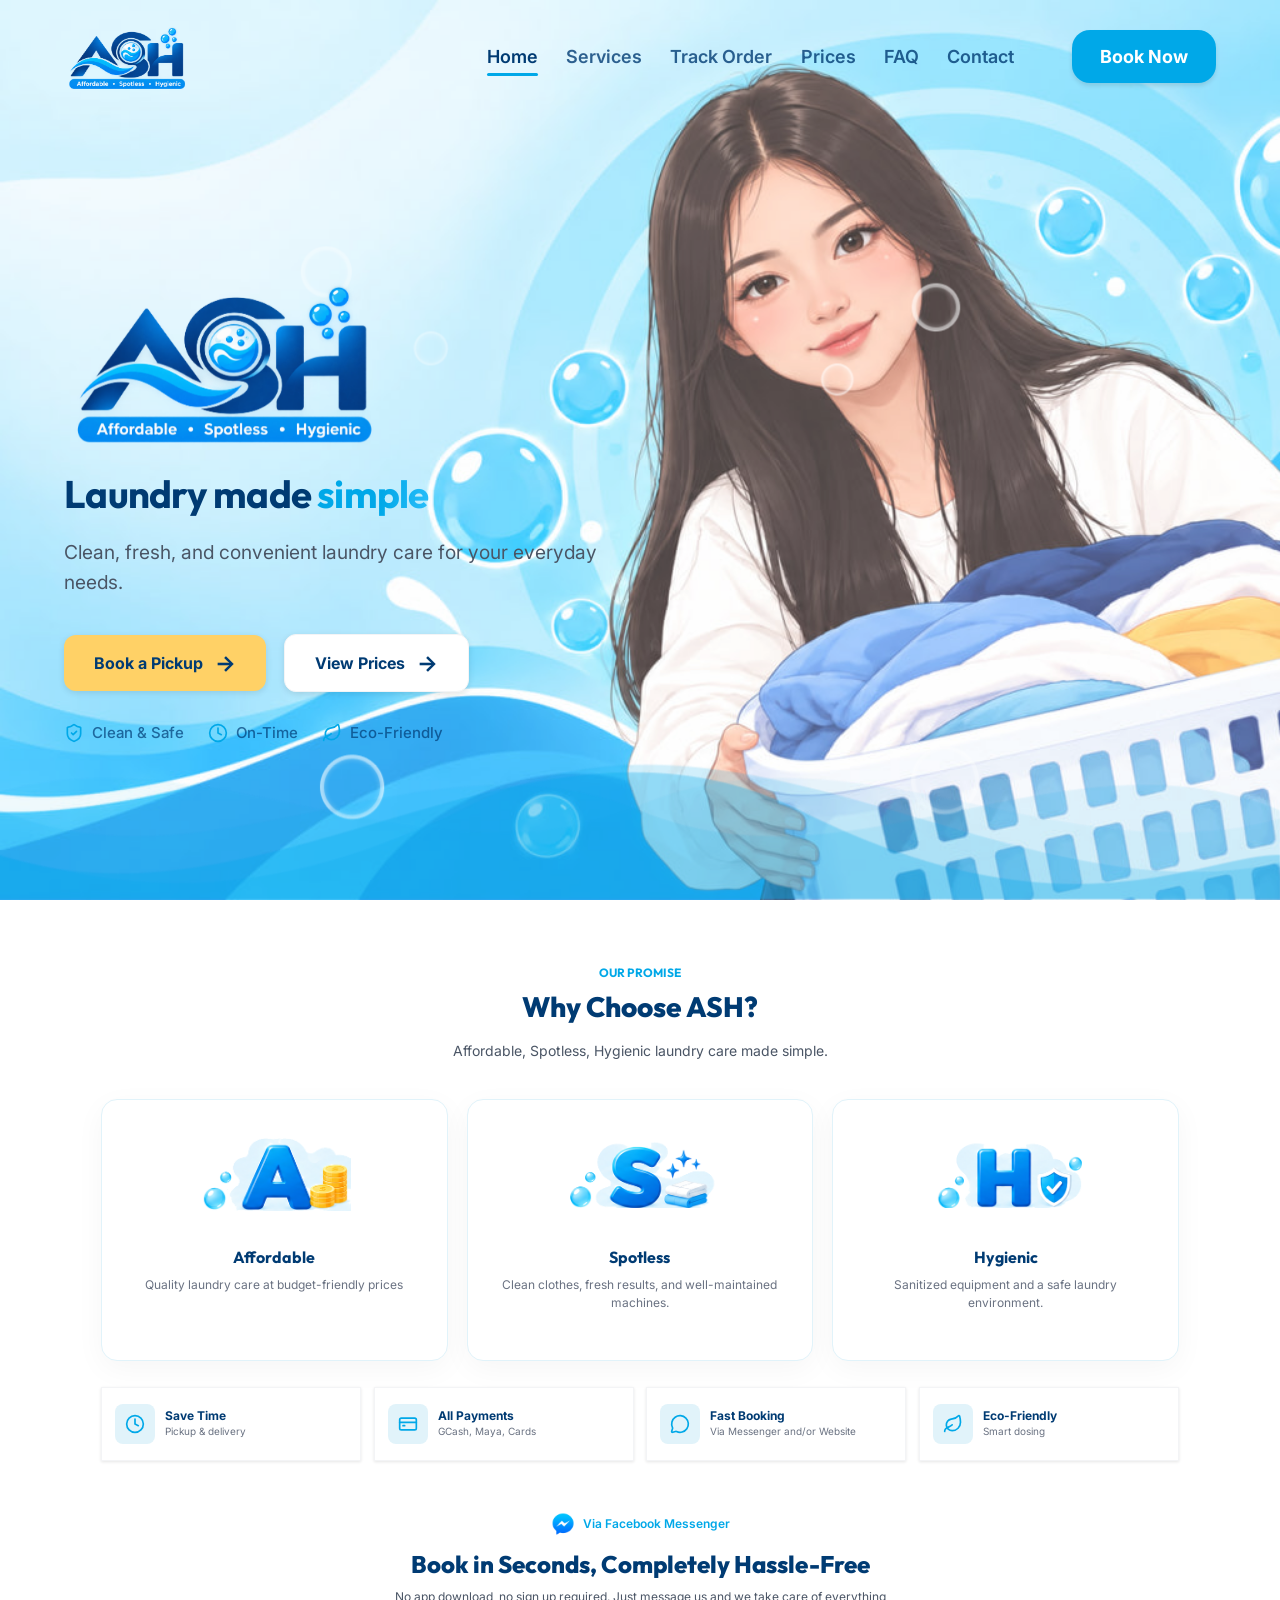
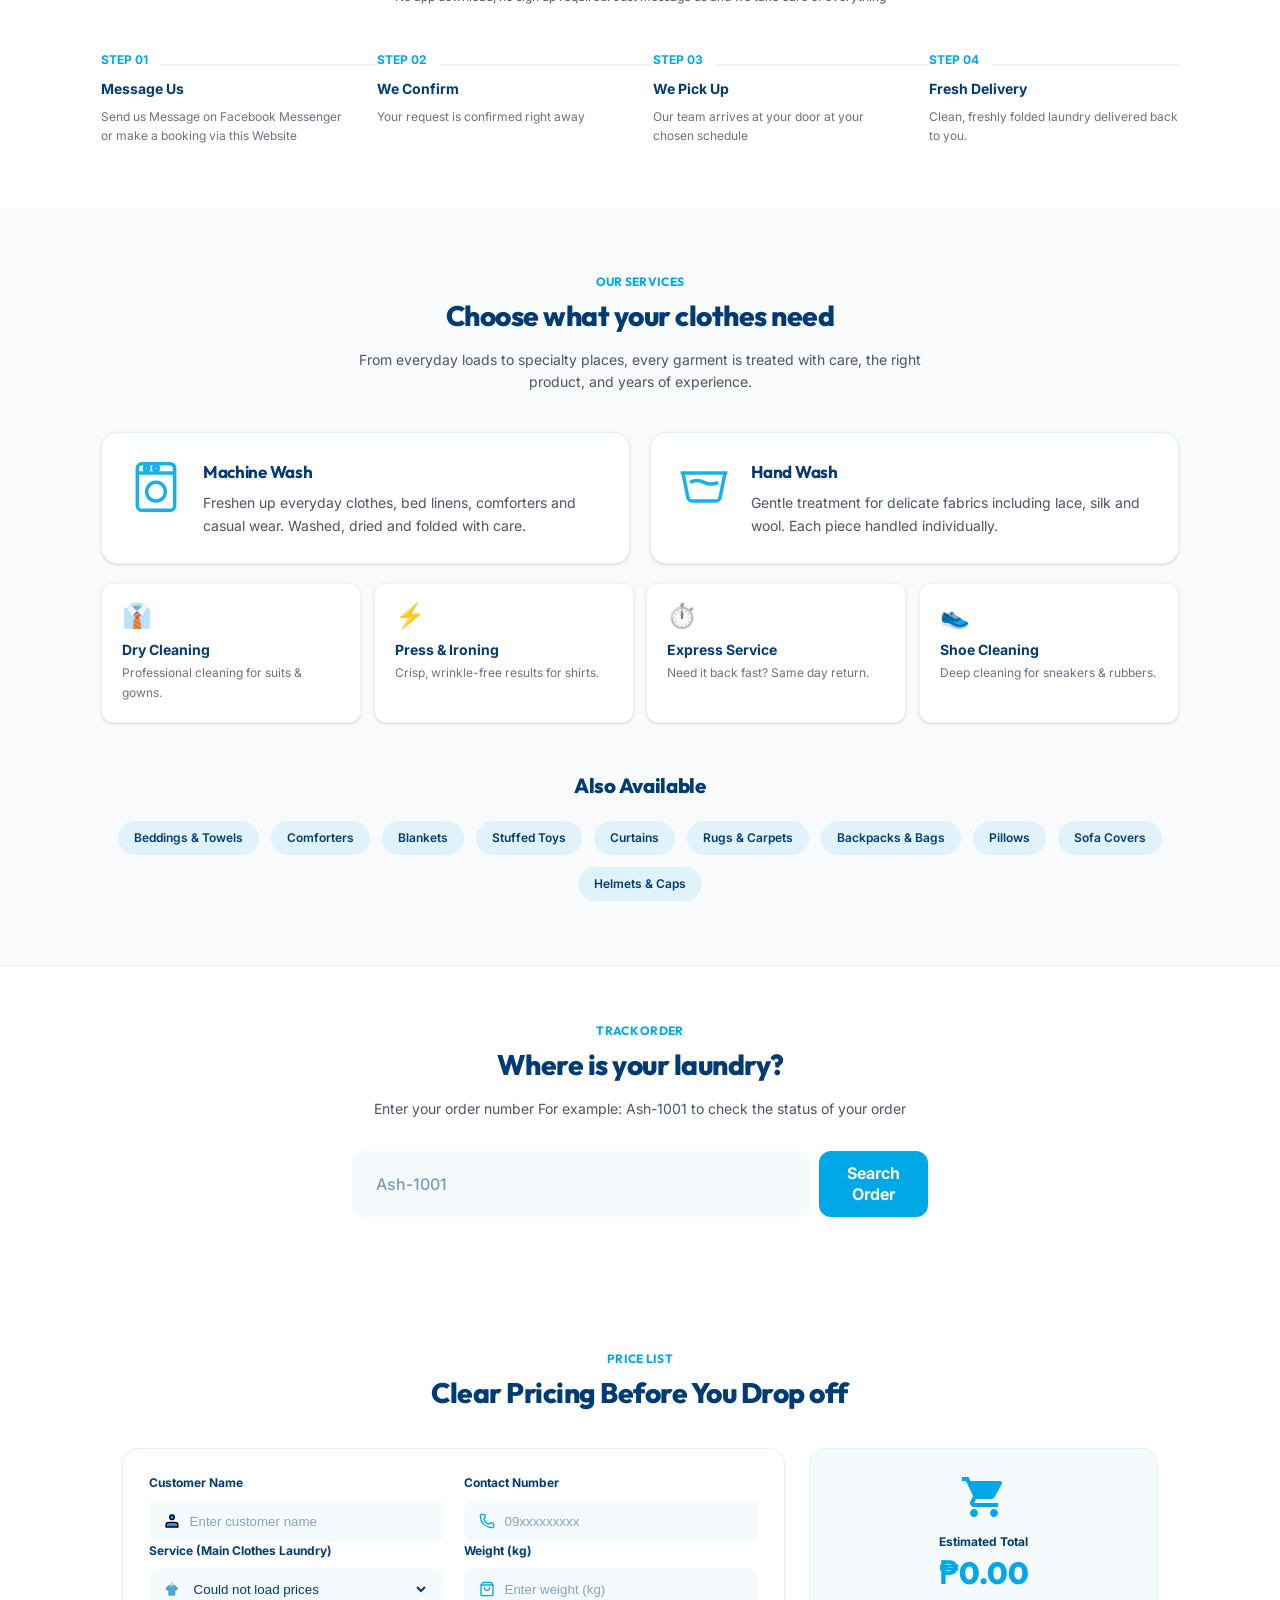
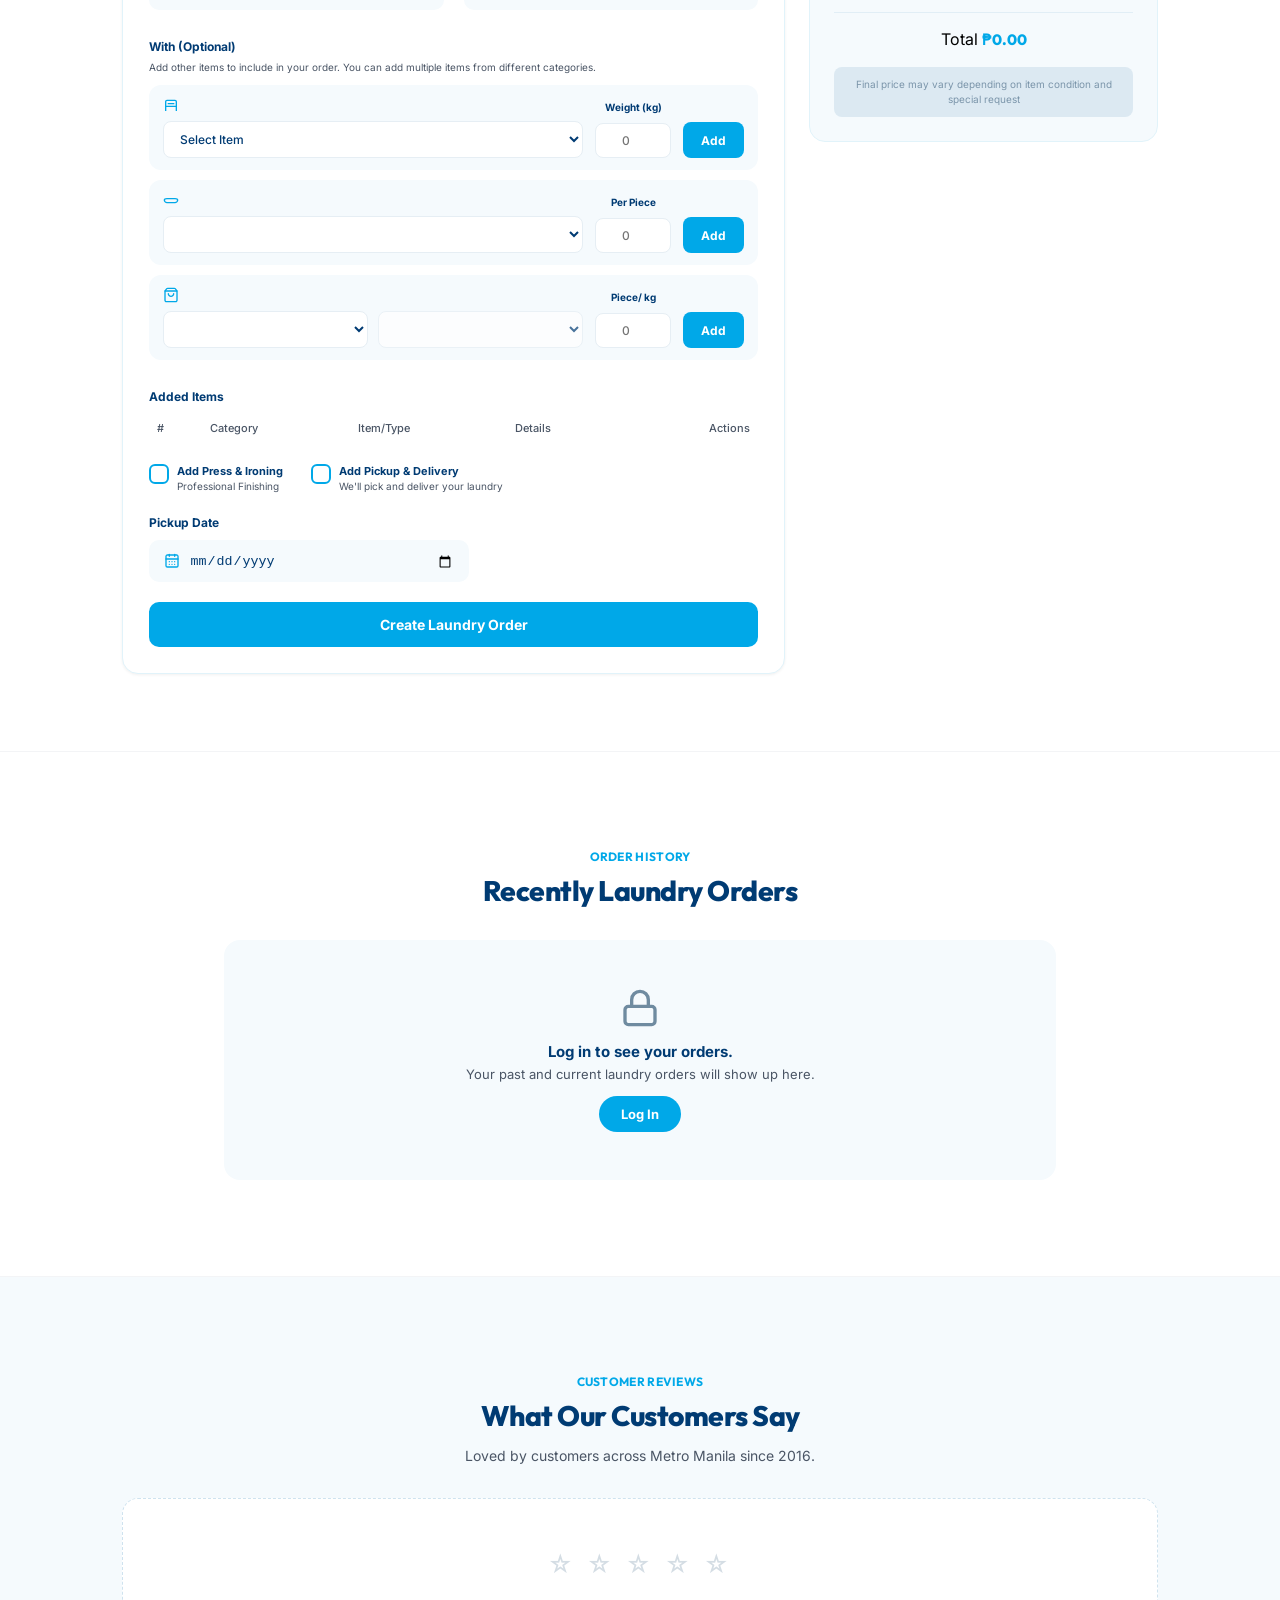
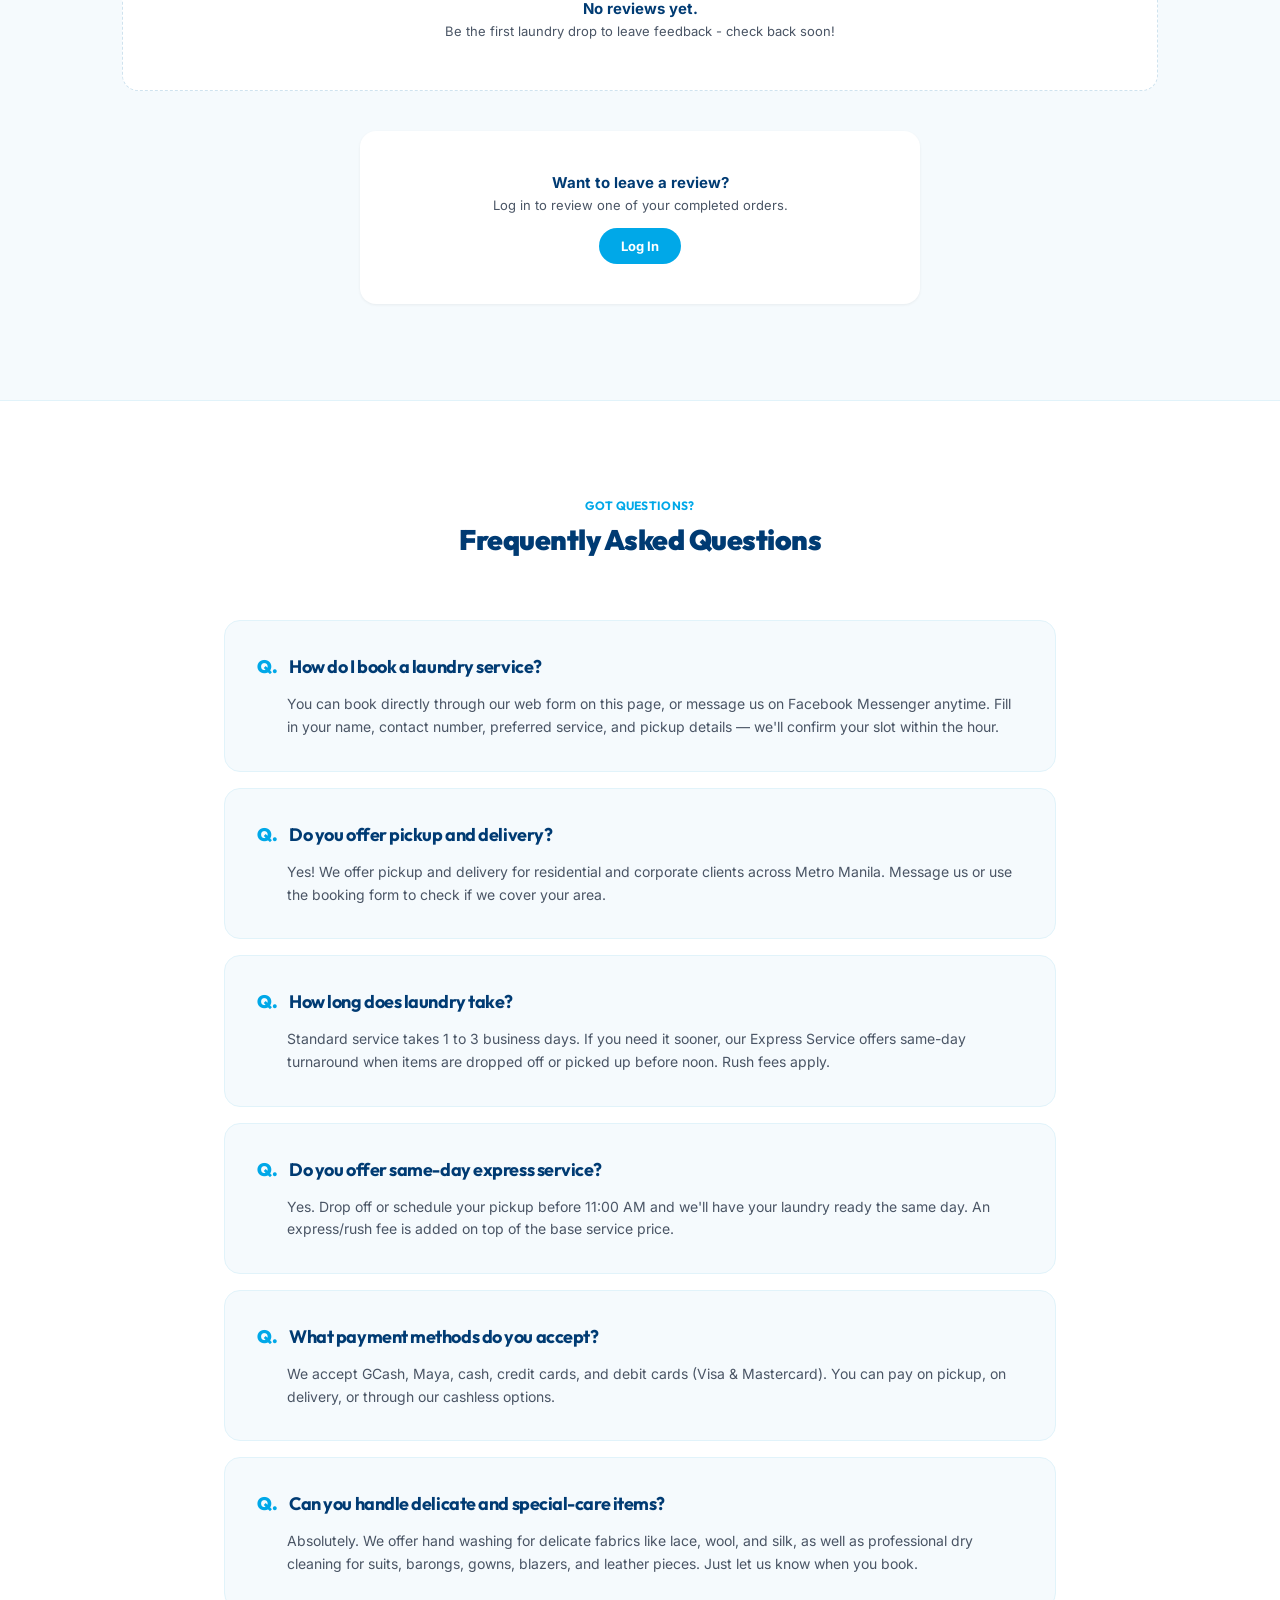
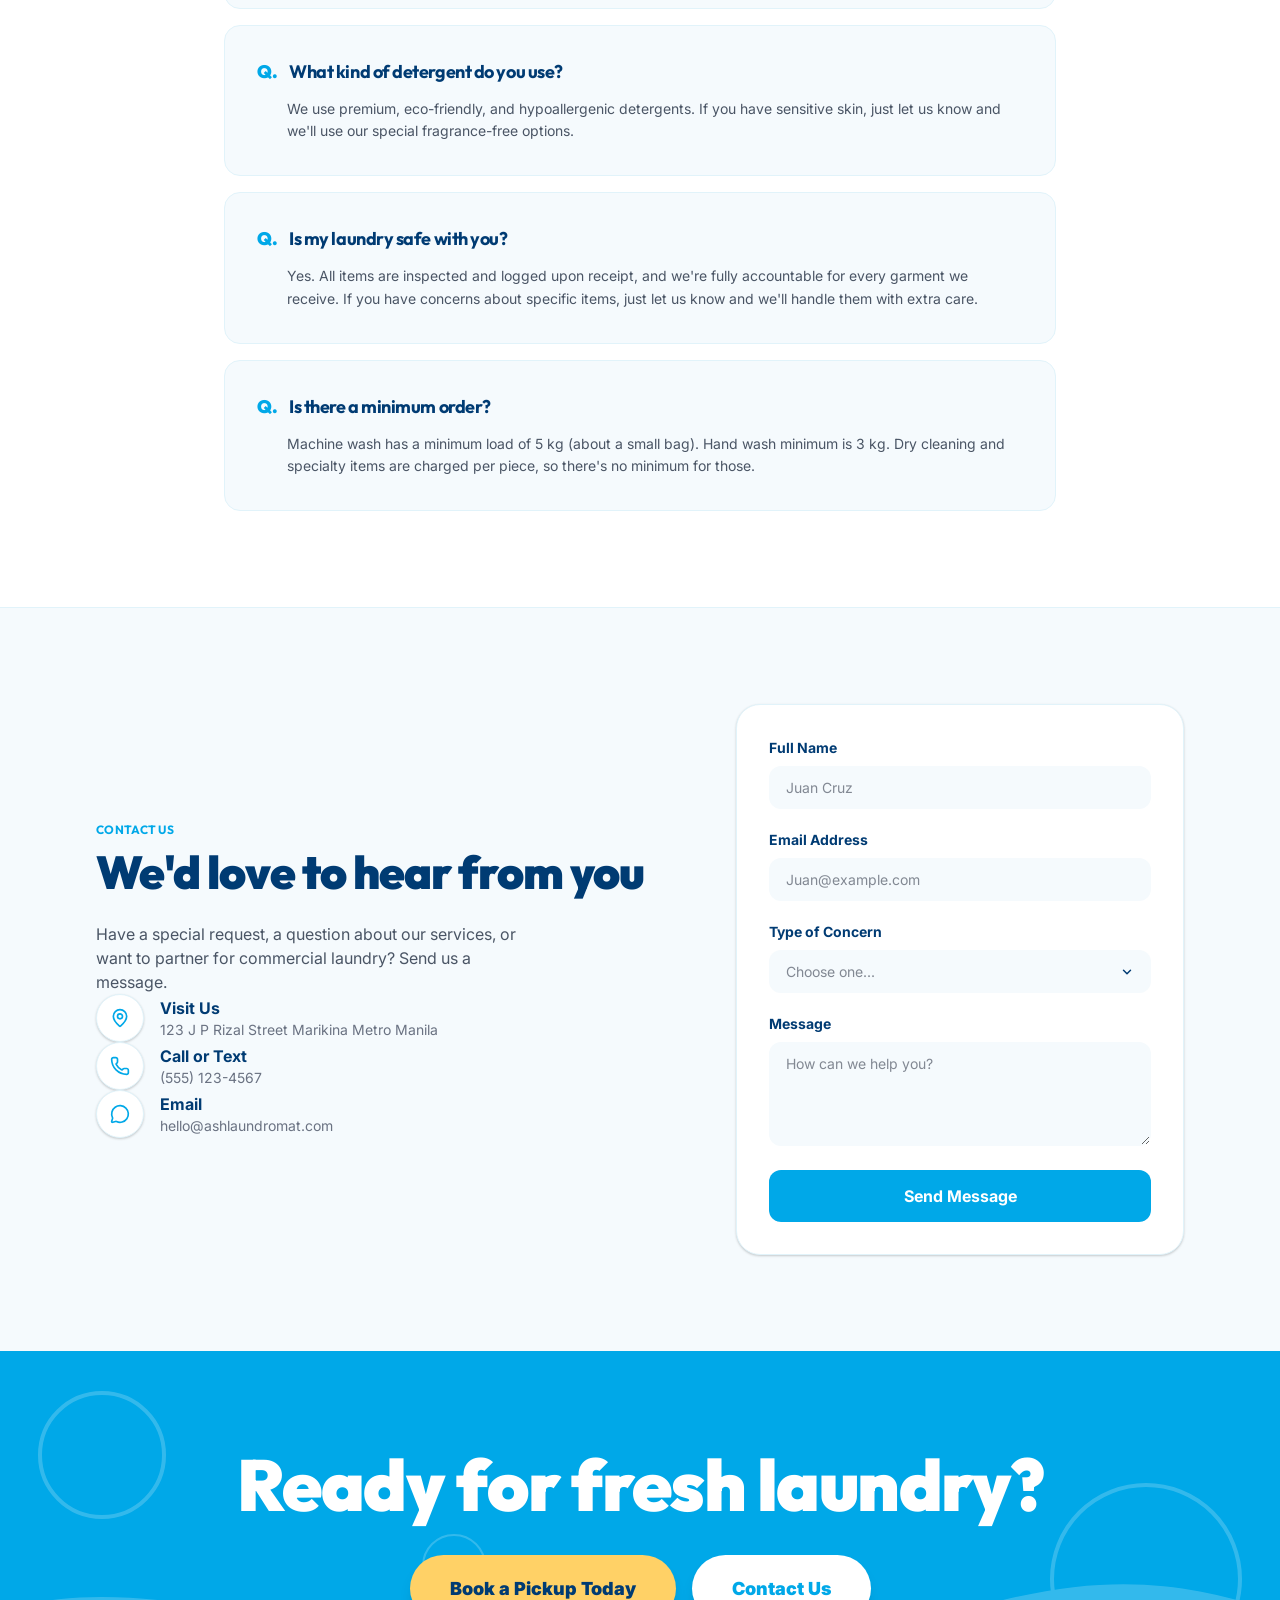
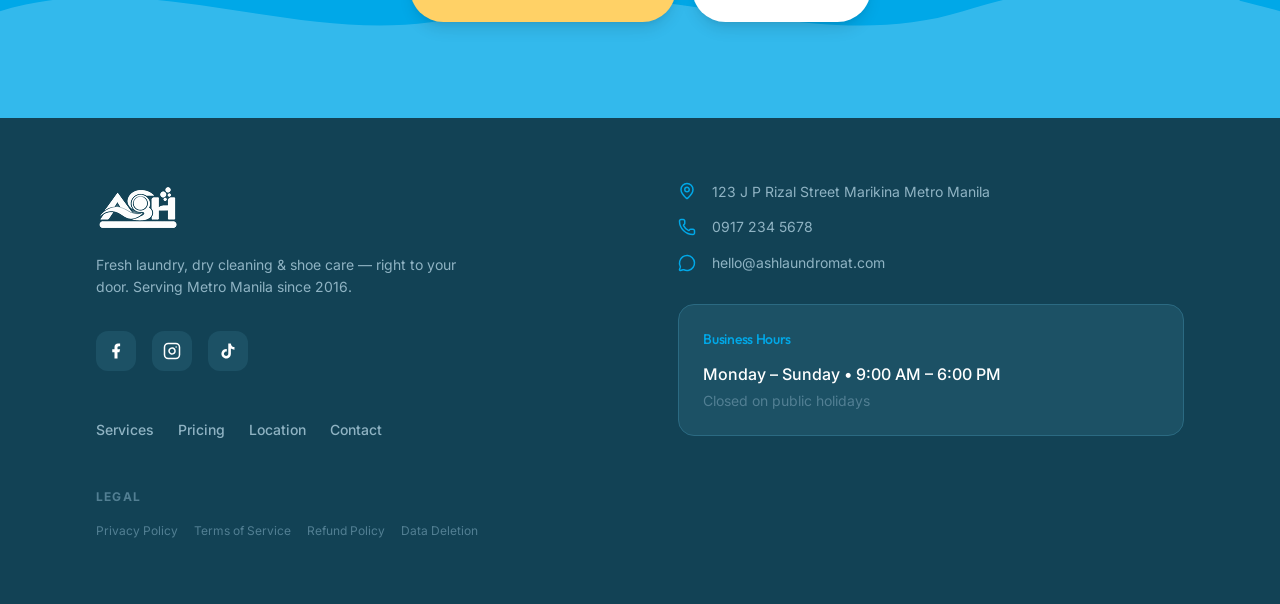
==== commit d4999b2e: "Update index.html" ====
--- a/index.html
+++ b/index.html
@@ -36,7 +36,7 @@
 
       <div class="nav-container">
 
-        <a href="#home" class="nav-logo"><img src="images/transparent tagline.png" alt="Ash Laundromat Logo"></a>
+        <a href="#home" class="nav-logo"><img src="Images/transparent tagline.png" alt="Ash Laundromat Logo"></a>
         <button type="button" class="nav-toggle" aria-expanded="false" aria-label="Open menu"><span></span><span></span><span></span></button>
 
         <!-- ===== Navbar ===== -->
